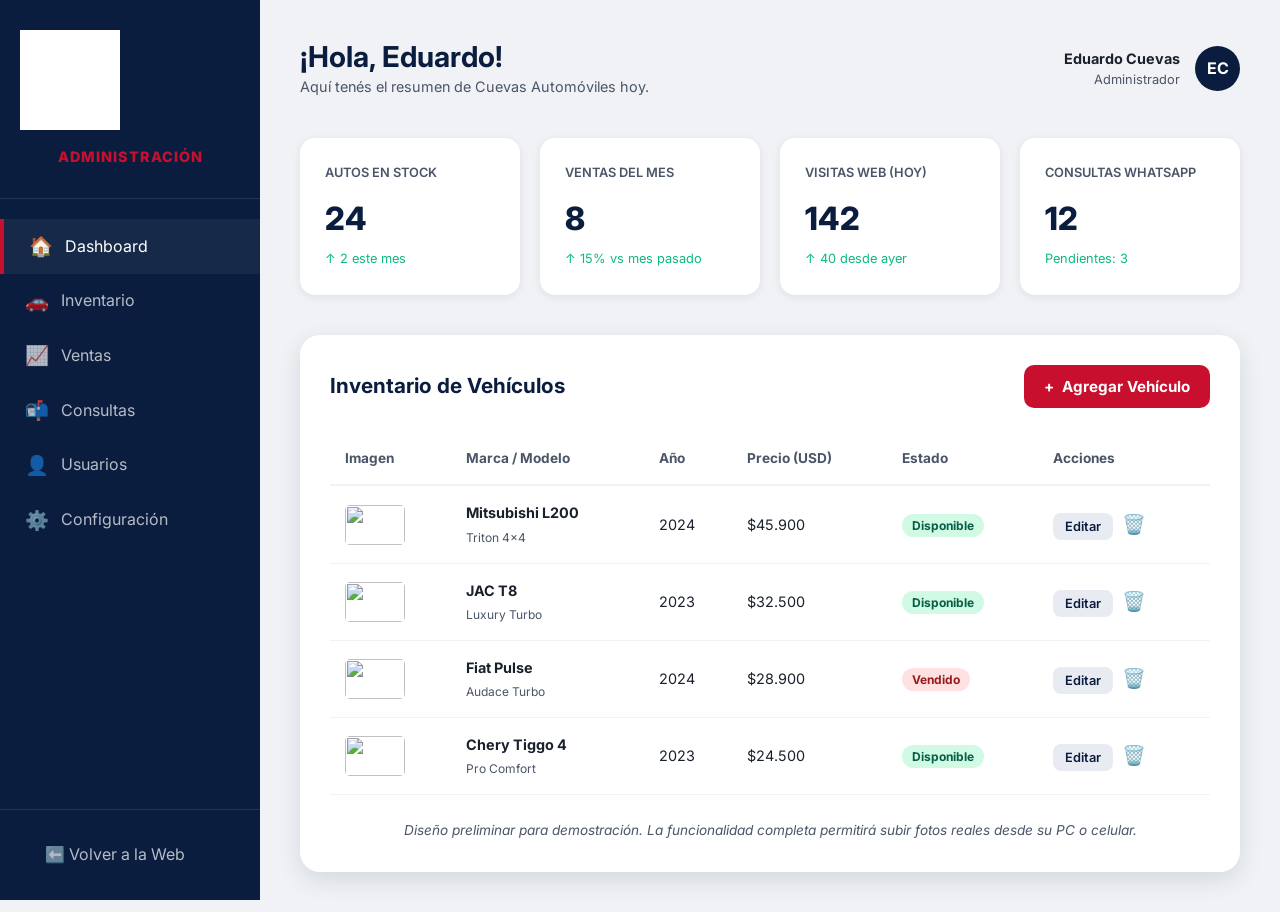
==== admin.html @ 37bd6d6d "Primer commit" ====
<!DOCTYPE html>
<html lang="es">
<head>
  <meta charset="UTF-8">
  <meta name="viewport" content="width=device-width, initial-scale=1.0">
  <title>Panel de Administración | Cuevas Automóviles</title>
  <link rel="stylesheet" href="css/styles.css">
  <style>
    :root {
      --sidebar-width: 260px;
      --admin-bg: #f0f2f5;
    }
    body { background: var(--admin-bg); display: flex; min-height: 100vh; font-family: 'Inter', sans-serif; }
    
    /* ── SIDEBAR ────────────────────────────────────────── */
    .sidebar { width: var(--sidebar-width); background: var(--navy); color: white; display: flex; flex-direction: column; position: fixed; height: 100vh; }
    .sidebar-header { padding: 30px 20px; border-bottom: 1px solid rgba(255,255,255,0.1); text-align: center; }
    .sidebar-logo { width: 100px; filter: brightness(0) invert(1); margin-bottom: 15px; }
    .sidebar-nav { flex: 1; padding: 20px 0; }
    .nav-item { padding: 12px 25px; display: flex; align-items: center; gap: 12px; color: rgba(255,255,255,0.7); transition: all 0.3s; }
    .nav-item:hover, .nav-item.active { background: rgba(255,255,255,0.05); color: white; border-left: 4px solid var(--red); }
    .nav-item .icon { font-size: 1.2rem; }

    /* ── MAIN CONTENT ───────────────────────────────────── */
    .main-content { flex: 1; margin-left: var(--sidebar-width); padding: 40px; }
    .header-bar { display: flex; justify-content: space-between; align-items: center; margin-bottom: 40px; }
    .admin-title h1 { font-size: 1.8rem; margin: 0; }
    .admin-title p { color: var(--grey-dark); font-size: 0.9rem; }

    .stats-grid { display: grid; grid-template-columns: repeat(4, 1fr); gap: 20px; margin-bottom: 40px; }
    .stat-card { background: white; padding: 25px; border-radius: 15px; box-shadow: var(--shadow-sm); }
    .stat-card .label { color: var(--grey-dark); font-size: 0.8rem; font-weight: 600; text-transform: uppercase; margin-bottom: 10px; }
    .stat-card .value { font-size: 2rem; font-weight: 800; color: var(--navy); }
    .stat-card .trend { font-size: 0.8rem; color: #10b981; margin-top: 5px; }

    /* ── INVENTARIO TABLE ───────────────────────────────── */
    .inventory-table-wrap { background: white; padding: 30px; border-radius: 20px; box-shadow: var(--shadow-md); }
    .table-header { display: flex; justify-content: space-between; align-items: center; margin-bottom: 25px; }
    table { width: 100%; border-collapse: collapse; }
    th { text-align: left; padding: 15px; border-bottom: 2px solid #f0f2f5; color: var(--grey-dark); font-size: 0.85rem; }
    td { padding: 15px; border-bottom: 1px solid #f0f2f5; font-size: 0.9rem; vertical-align: middle; }
    .car-thumb { width: 60px; height: 40px; border-radius: 5px; object-fit: cover; }
    .status-badge { padding: 4px 10px; border-radius: 20px; font-size: 0.75rem; font-weight: 700; }
    .status-available { background: #d1fae5; color: #065f46; }
    .status-sold { background: #fee2e2; color: #991b1b; }
    .btn-edit { background: var(--light-mid); color: var(--navy); padding: 6px 12px; border-radius: 8px; font-weight: 600; font-size: 0.8rem; }
    .btn-delete { color: var(--red); font-size: 1.2rem; cursor: pointer; padding: 5px; }

    /* ── MODAL SIMULADO ────────────────────────────────── */
    .add-btn { background: var(--red); color: white; padding: 12px 20px; border-radius: 10px; font-weight: 700; display: flex; align-items: center; gap: 8px; }
    
    @media (max-width: 1024px) {
      .stats-grid { grid-template-columns: 1fr 1fr; }
    }
  </style>
</head>
<body>

  <!-- SIDEBAR -->
  <aside class="sidebar">
    <div class="sidebar-header">
      <img src="2.png" alt="Cuevas Logo" class="sidebar-logo">
      <div style="font-weight: 800; font-size: 0.9rem; letter-spacing: 1px; color: var(--red);">ADMINISTRACIÓN</div>
    </div>
    <nav class="sidebar-nav">
      <a href="#" class="nav-item active"><span class="icon">🏠</span> Dashboard</a>
      <a href="#" class="nav-item"><span class="icon">🚗</span> Inventario</a>
      <a href="#" class="nav-item"><span class="icon">📈</span> Ventas</a>
      <a href="#" class="nav-item"><span class="icon">📬</span> Consultas</a>
      <a href="#" class="nav-item"><span class="icon">👤</span> Usuarios</a>
      <a href="#" class="nav-item"><span class="icon">⚙️</span> Configuración</a>
    </nav>
    <div style="padding: 20px; border-top: 1px solid rgba(255,255,255,0.1);">
      <a href="index.html" class="nav-item">⬅️ Volver a la Web</a>
    </div>
  </aside>

  <!-- MAIN -->
  <main class="main-content">
    
    <div class="header-bar">
      <div class="admin-title">
        <h1>¡Hola, Eduardo!</h1>
        <p>Aquí tenés el resumen de Cuevas Automóviles hoy.</p>
      </div>
      <div style="display: flex; align-items: center; gap: 15px;">
        <div style="text-align: right;">
          <div style="font-weight: 700; font-size: 0.9rem;">Eduardo Cuevas</div>
          <div style="font-size: 0.8rem; color: var(--grey-dark);">Administrador</div>
        </div>
        <div style="width: 45px; height: 45px; background: var(--navy); border-radius: 50%; display: flex; align-items: center; justify-content: center; color: white; font-weight: 700;">EC</div>
      </div>
    </div>

    <!-- STATS -->
    <div class="stats-grid">
      <div class="stat-card">
        <div class="label">Autos en Stock</div>
        <div class="value">24</div>
        <div class="trend">↑ 2 este mes</div>
      </div>
      <div class="stat-card">
        <div class="label">Ventas del Mes</div>
        <div class="value">8</div>
        <div class="trend">↑ 15% vs mes pasado</div>
      </div>
      <div class="stat-card">
        <div class="label">Visitas Web (Hoy)</div>
        <div class="value">142</div>
        <div class="trend">↑ 40 desde ayer</div>
      </div>
      <div class="stat-card">
        <div class="label">Consultas WhatsApp</div>
        <div class="value">12</div>
        <div class="trend">Pendientes: 3</div>
      </div>
    </div>

    <!-- INVENTORY TABLE -->
    <div class="inventory-table-wrap">
      <div class="table-header">
        <h2 style="font-size: 1.3rem;">Inventario de Vehículos</h2>
        <button class="btn add-btn" onclick="alert('Esta es una demostración. En la versión final, esto abrirá un formulario para subir la foto y los detalles del auto.')">
          <span>+</span> Agregar Vehículo
        </button>
      </div>

      <table>
        <thead>
          <tr>
            <th>Imagen</th>
            <th>Marca / Modelo</th>
            <th>Año</th>
            <th>Precio (USD)</th>
            <th>Estado</th>
            <th>Acciones</th>
          </tr>
        </thead>
        <tbody>
          <tr>
            <td><img src="https://images.unsplash.com/photo-1533473359331-0135ef1b58bf?w=100&q=80" class="car-thumb"></td>
            <td><strong>Mitsubishi L200</strong><br><span style="font-size:0.75rem;color:var(--grey-dark)">Triton 4x4</span></td>
            <td>2024</td>
            <td>$45.900</td>
            <td><span class="status-badge status-available">Disponible</span></td>
            <td>
              <button class="btn-edit">Editar</button>
              <span class="btn-delete">🗑️</span>
            </td>
          </tr>
          <tr>
            <td><img src="https://images.unsplash.com/photo-1549317661-bd32c8ce0db2?w=100&q=80" class="car-thumb"></td>
            <td><strong>JAC T8</strong><br><span style="font-size:0.75rem;color:var(--grey-dark)">Luxury Turbo</span></td>
            <td>2023</td>
            <td>$32.500</td>
            <td><span class="status-badge status-available">Disponible</span></td>
            <td>
              <button class="btn-edit">Editar</button>
              <span class="btn-delete">🗑️</span>
            </td>
          </tr>
          <tr>
            <td><img src="https://images.unsplash.com/photo-1619767886558-efdc259cde1a?w=100&q=80" class="car-thumb"></td>
            <td><strong>Fiat Pulse</strong><br><span style="font-size:0.75rem;color:var(--grey-dark)">Audace Turbo</span></td>
            <td>2024</td>
            <td>$28.900</td>
            <td><span class="status-badge status-sold">Vendido</span></td>
            <td>
              <button class="btn-edit">Editar</button>
              <span class="btn-delete">🗑️</span>
            </td>
          </tr>
          <tr>
            <td><img src="https://images.unsplash.com/photo-1617469767053-d3b508a0d7ec?w=100&q=80" class="car-thumb"></td>
            <td><strong>Chery Tiggo 4</strong><br><span style="font-size:0.75rem;color:var(--grey-dark)">Pro Comfort</span></td>
            <td>2023</td>
            <td>$24.500</td>
            <td><span class="status-badge status-available">Disponible</span></td>
            <td>
              <button class="btn-edit">Editar</button>
              <span class="btn-delete">🗑️</span>
            </td>
          </tr>
        </tbody>
      </table>
      
      <div style="margin-top: 25px; text-align: center; color: var(--grey-dark); font-size: 0.85rem; font-style: italic;">
        Diseño preliminar para demostración. La funcionalidad completa permitirá subir fotos reales desde su PC o celular.
      </div>
    </div>

  </main>

</body>
</html>
---- css/styles.css ----
/* ============================================================
   CUEVAS AUTOMÓVILES - DESIGN SYSTEM
   Colors: Navy #0B1D3F | Red #C8102E | White/Light #F5F7FA
   Font: Inter (Google Fonts)
   ============================================================ */

@import url('https://fonts.googleapis.com/css2?family=Inter:wght@300;400;500;600;700;800;900&display=swap');

/* ── RESET & BASE ─────────────────────────────────────────── */
*, *::before, *::after { box-sizing: border-box; margin: 0; padding: 0; }

:root {
  --navy:       #0B1D3F;
  --navy-dark:  #060f21;
  --navy-mid:   #122347;
  --red:        #C8102E;
  --red-dark:   #a00d24;
  --red-light:  #e8253f;
  --white:      #FFFFFF;
  --light:      #F5F7FA;
  --light-mid:  #E8ECF2;
  --grey:       #8A94A6;
  --grey-dark:  #4A5568;
  --text:       #1A202C;

  --shadow-sm:  0 2px 8px rgba(11,29,63,.08);
  --shadow-md:  0 8px 24px rgba(11,29,63,.12);
  --shadow-lg:  0 20px 60px rgba(11,29,63,.18);
  --shadow-xl:  0 30px 80px rgba(11,29,63,.25);

  --radius:     12px;
  --radius-sm:  8px;
  --radius-lg:  20px;
  --radius-xl:  32px;

  --transition: all .3s cubic-bezier(.4,0,.2,1);
  --transition-slow: all .5s cubic-bezier(.4,0,.2,1);
}

html { scroll-behavior: smooth; font-size: 16px; }

body {
  font-family: 'Inter', system-ui, sans-serif;
  background: var(--white);
  color: var(--text);
  line-height: 1.6;
  overflow-x: hidden;
}

img { max-width: 100%; height: auto; display: block; }
a  { text-decoration: none; color: inherit; }
ul { list-style: none; }
button { cursor: pointer; border: none; background: none; font-family: inherit; }

/* ── TYPOGRAPHY ───────────────────────────────────────────── */
h1, h2, h3, h4, h5, h6 { font-weight: 700; line-height: 1.2; color: var(--navy); }

.text-gradient {
  background: linear-gradient(135deg, var(--red) 0%, #ff4d66 100%);
  -webkit-background-clip: text;
  -webkit-text-fill-color: transparent;
  background-clip: text;
}

/* ── LAYOUT ───────────────────────────────────────────────── */
.container { max-width: 1200px; margin: 0 auto; padding: 0 20px; }
.section   { padding: 96px 0; }
.section-sm { padding: 64px 0; }

.section-label {
  display: inline-flex;
  align-items: center;
  gap: 8px;
  font-size: .75rem;
  font-weight: 700;
  letter-spacing: .12em;
  text-transform: uppercase;
  color: var(--red);
  margin-bottom: 12px;
}
.section-label::before {
  content: '';
  display: block;
  width: 24px;
  height: 2px;
  background: var(--red);
  border-radius: 2px;
}

.section-title { font-size: clamp(1.75rem, 4vw, 2.75rem); margin-bottom: 16px; }
.section-sub   { font-size: 1.05rem; color: var(--grey-dark); max-width: 560px; line-height: 1.7; }

/* ── BUTTONS ──────────────────────────────────────────────── */
.btn {
  display: inline-flex;
  align-items: center;
  gap: 8px;
  padding: 14px 28px;
  border-radius: var(--radius);
  font-weight: 600;
  font-size: .95rem;
  transition: var(--transition);
  position: relative;
  overflow: hidden;
}
.btn::after {
  content: '';
  position: absolute;
  inset: 0;
  background: rgba(255,255,255,.1);
  opacity: 0;
  transition: var(--transition);
}
.btn:hover::after { opacity: 1; }

.btn-primary {
  background: var(--red);
  color: var(--white);
  box-shadow: 0 4px 20px rgba(200,16,46,.35);
}
.btn-primary:hover {
  background: var(--red-dark);
  transform: translateY(-2px);
  box-shadow: 0 8px 28px rgba(200,16,46,.45);
}

.btn-secondary {
  background: var(--navy);
  color: var(--white);
  box-shadow: 0 4px 20px rgba(11,29,63,.25);
}
.btn-secondary:hover {
  background: var(--navy-dark);
  transform: translateY(-2px);
  box-shadow: 0 8px 28px rgba(11,29,63,.35);
}

.btn-outline {
  border: 2px solid rgba(255,255,255,.4);
  color: var(--white);
  background: rgba(255,255,255,.06);
  backdrop-filter: blur(8px);
}
.btn-outline:hover {
  border-color: var(--white);
  background: rgba(255,255,255,.15);
  transform: translateY(-2px);
}

.btn-ghost {
  color: var(--grey-dark);
  border: 1.5px solid var(--light-mid);
  background: var(--white);
}
.btn-ghost:hover {
  border-color: var(--navy);
  color: var(--navy);
  transform: translateY(-2px);
  box-shadow: var(--shadow-sm);
}

.btn-lg { padding: 18px 36px; font-size: 1.05rem; border-radius: var(--radius-lg); }
.btn-sm { padding: 10px 20px; font-size: .85rem; }

/* ── NAVBAR ───────────────────────────────────────────────── */
#navbar {
  position: fixed;
  top: 0; left: 0; right: 0;
  z-index: 1000;
  padding: 0 20px;
  transition: var(--transition);
}
#navbar.transparent {
  background: transparent;
}
#navbar.solid {
  background: rgba(11,29,63,.97);
  backdrop-filter: blur(16px);
  box-shadow: 0 2px 24px rgba(0,0,0,.2);
}
.nav-inner {
  max-width: 1200px;
  margin: 0 auto;
  display: flex;
  align-items: center;
  justify-content: space-between;
  height: 72px;
}
.nav-logo {
  display: flex;
  align-items: center;
  gap: 0;
}
.nav-logo img {
  height: 75px; /* Un poco más chico para que no sea tan exagerado */
  width: auto;
  transition: var(--transition);
  filter: drop-shadow(0 2px 6px rgba(0,0,0,0.15));
  margin-top: 12px; /* Lo bajamos del borde superior */
}
.nav-logo:hover img {
  transform: scale(1.08);
}
.nav-logo-text {
  display: none !important; /* Escondemos el texto */
}

.nav-links {
  display: flex;
  align-items: center;
  gap: 4px;
}
.nav-links a {
  padding: 8px 14px;
  border-radius: var(--radius-sm);
  font-size: .9rem;
  font-weight: 500;
  color: rgba(255,255,255,.85);
  transition: var(--transition);
}
.nav-links a:hover, .nav-links a.active {
  color: var(--white);
  background: rgba(255,255,255,.1);
}

.nav-cta { display: flex; align-items: center; gap: 10px; }

.nav-hamburger {
  display: none;
  flex-direction: column;
  gap: 5px;
  padding: 8px;
  cursor: pointer;
}
.nav-hamburger span {
  display: block;
  width: 24px;
  height: 2px;
  background: var(--white);
  border-radius: 2px;
  transition: var(--transition);
}

/* Mobile nav */
.mobile-nav {
  display: none;
  position: fixed;
  top: 72px; left: 0; right: 0;
  background: rgba(11,29,63,.98);
  backdrop-filter: blur(20px);
  z-index: 999;
  padding: 16px 20px 24px;
  flex-direction: column;
  gap: 4px;
  border-top: 1px solid rgba(255,255,255,.1);
}
.mobile-nav.open { display: flex; }
.mobile-nav a {
  padding: 12px 16px;
  border-radius: var(--radius-sm);
  font-size: 1rem;
  font-weight: 500;
  color: rgba(255,255,255,.85);
  transition: var(--transition);
}
.mobile-nav a:hover { background: rgba(255,255,255,.1); color: var(--white); }
.mobile-nav .btn { margin-top: 12px; justify-content: center; }

/* ── HERO ─────────────────────────────────────────────────── */
.hero {
  position: relative;
  min-height: 100vh;
  display: flex;
  align-items: center;
  overflow: hidden;
}

.hero-bg {
  position: absolute;
  inset: 0;
  background: linear-gradient(
    135deg,
    rgba(6,15,33,.70) 0%,
    rgba(11,29,63,.60) 50%,
    rgba(30,10,15,.65) 100%
  );
  z-index: 1;
}
.hero-bg-image {
  position: absolute;
  inset: -20px;
  background: url('../foto frente local.PNG') center/cover no-repeat;
  z-index: 0;
  filter: blur(3px) brightness(0.4);
  transform: scale(1.06);
}
.hero-bg-pattern {
  position: absolute;
  inset: 0;
  background-image:
    radial-gradient(circle at 25% 50%, rgba(200,16,46,.12) 0%, transparent 50%),
    radial-gradient(circle at 75% 30%, rgba(11,29,63,.5) 0%, transparent 50%);
  z-index: 2;
}

.hero-content {
  position: relative;
  z-index: 3;
  max-width: 1200px;
  margin: 0 auto;
  padding: 0 20px;
  padding-top: 72px;
  display: grid;
  grid-template-columns: 1fr 1fr;
  gap: 60px;
  align-items: center;
  min-height: 100vh;
}

.hero-text {}
.hero-badge {
  display: inline-flex;
  align-items: center;
  gap: 8px;
  background: rgba(200,16,46,.15);
  border: 1px solid rgba(200,16,46,.3);
  border-radius: 100px;
  padding: 6px 16px;
  font-size: .8rem;
  font-weight: 600;
  color: #ff6b7a;
  letter-spacing: .06em;
  text-transform: uppercase;
  margin-bottom: 24px;
  backdrop-filter: blur(8px);
}
.hero-badge .dot { width: 6px; height: 6px; background: var(--red); border-radius: 50%; animation: pulse 2s infinite; }
@keyframes pulse { 0%,100%{ opacity:1; transform:scale(1); } 50%{ opacity:.5; transform:scale(1.4); } }

.hero-title {
  font-size: clamp(2.4rem, 6vw, 4.2rem);
  font-weight: 900;
  color: var(--white);
  line-height: 1.1;
  margin-bottom: 20px;
  letter-spacing: -.02em;
}
.hero-title .highlight {
  background: linear-gradient(135deg, var(--red) 0%, #ff6b82 100%);
  -webkit-background-clip: text;
  -webkit-text-fill-color: transparent;
  background-clip: text;
}

.hero-desc {
  font-size: 1.1rem;
  color: rgba(255,255,255,.7);
  max-width: 480px;
  line-height: 1.75;
  margin-bottom: 36px;
}

.hero-actions { display: flex; gap: 14px; flex-wrap: wrap; margin-bottom: 48px; }

.hero-stats { display: flex; gap: 32px; }
/* Eliminada regla vacía .stat */
.stat-number {
  font-size: 1.8rem;
  font-weight: 800;
  color: var(--white);
  line-height: 1;
  margin-bottom: 4px;
}
.stat-number span { color: var(--red); }
.stat-label { font-size: .8rem; color: rgba(255,255,255,.5); font-weight: 500; letter-spacing: .05em; text-transform: uppercase; }

/* Hero cards */
.hero-visual { display: flex; flex-direction: column; gap: 16px; }
.hero-card {
  background: rgba(255,255,255,.07);
  backdrop-filter: blur(16px);
  border: 1px solid rgba(255,255,255,.12);
  border-radius: var(--radius-lg);
  padding: 20px 24px;
  transition: var(--transition);
  animation: slideInRight .6s ease both;
}
.hero-card:hover { background: rgba(255,255,255,.1); transform: translateX(-4px); }
.hero-card:nth-child(2) { animation-delay: .1s; }
.hero-card:nth-child(3) { animation-delay: .2s; }

@keyframes slideInRight { from { opacity:0; transform:translateX(40px); } to { opacity:1; transform:translateX(0); } }
@keyframes slideInLeft  { from { opacity:0; transform:translateX(-40px); } to { opacity:1; transform:translateX(0); } }
@keyframes fadeInUp     { from { opacity:0; transform:translateY(30px); } to { opacity:1; transform:translateY(0); } }

.hero-card-icon { width: 44px; height: 44px; background: rgba(200,16,46,.2); border-radius: 12px; display: flex; align-items: center; justify-content: center; margin-bottom: 12px; font-size: 1.3rem; }
.hero-card-title { font-size: 1rem; font-weight: 700; color: var(--white); margin-bottom: 4px; }
.hero-card-desc { font-size: .85rem; color: rgba(255,255,255,.55); line-height: 1.5; }

/* Scroll indicator */
.hero-scroll {
  position: absolute;
  bottom: 32px;
  left: 50%;
  transform: translateX(-50%);
  z-index: 3;
  display: flex;
  flex-direction: column;
  align-items: center;
  gap: 8px;
  color: rgba(255,255,255,.5);
  font-size: .75rem;
  letter-spacing: .1em;
  text-transform: uppercase;
}
.scroll-arrow { width: 28px; height: 28px; border: 1.5px solid rgba(255,255,255,.3); border-radius: 50%; display: flex; align-items: center; justify-content: center; animation: bounce 2s infinite; }
@keyframes bounce { 0%,100%{ transform:translateY(0); } 50%{ transform:translateY(6px); } }

/* ── FEATURED VEHICLES ────────────────────────────────────── */
.vehicles-grid {
  display: grid;
  grid-template-columns: repeat(auto-fill, minmax(320px, 1fr));
  gap: 24px;
  margin-top: 48px;
}

.vehicle-card {
  background: var(--white);
  border-radius: var(--radius-lg);
  overflow: hidden;
  box-shadow: var(--shadow-md);
  transition: var(--transition);
  border: 1px solid var(--light-mid);
  display: flex;
  flex-direction: column;
}
.vehicle-card:hover {
  transform: translateY(-8px);
  box-shadow: var(--shadow-xl);
}

.vehicle-card-img {
  position: relative;
  height: 220px;
  overflow: hidden;
  background: linear-gradient(135deg, var(--light) 0%, var(--light-mid) 100%);
}
.vehicle-card-img img {
  width: 100%;
  height: 100%;
  object-fit: cover;
  transition: var(--transition-slow);
}
.vehicle-card:hover .vehicle-card-img img { transform: scale(1.06); }
.vehicle-card-badge {
  position: absolute;
  top: 14px;
  left: 14px;
  background: var(--red);
  color: var(--white);
  font-size: .72rem;
  font-weight: 700;
  padding: 4px 12px;
  border-radius: 100px;
  letter-spacing: .06em;
  text-transform: uppercase;
}
.vehicle-card-favorite {
  position: absolute;
  top: 14px;
  right: 14px;
  width: 36px;
  height: 36px;
  background: rgba(255,255,255,.9);
  backdrop-filter: blur(8px);
  border-radius: 50%;
  display: flex;
  align-items: center;
  justify-content: center;
  cursor: pointer;
  transition: var(--transition);
  font-size: 1rem;
  color: var(--grey);
}
.vehicle-card-favorite:hover { color: var(--red); transform: scale(1.1); }
.vehicle-card-favorite.active { color: var(--red); }

.vehicle-card-body { padding: 20px; flex: 1; display: flex; flex-direction: column; }
.vehicle-card-brand { font-size: .78rem; font-weight: 600; color: var(--red); letter-spacing: .08em; text-transform: uppercase; margin-bottom: 4px; }
.vehicle-card-name { font-size: 1.15rem; font-weight: 700; color: var(--navy); margin-bottom: 12px; }
.vehicle-card-specs {
  display: flex;
  gap: 16px;
  margin-bottom: 16px;
  flex-wrap: wrap;
}
.spec-item { display: flex; align-items: center; gap: 5px; font-size: .82rem; color: var(--grey-dark); }
.spec-item .ic { font-size: .9rem; }

.vehicle-card-footer {
  display: flex;
  align-items: center;
  justify-content: space-between;
  margin-top: auto;
  padding-top: 16px;
  border-top: 1px solid var(--light-mid);
}
.vehicle-price {
  display: flex;
  flex-direction: column;
}
.vehicle-price .currency { font-size: .8rem; color: var(--grey); font-weight: 500; }
.vehicle-price .amount { font-size: 1.5rem; font-weight: 800; color: var(--navy); line-height: 1.1; }

/* ── BRANDS SECTION ───────────────────────────────────────── */
.brands-section { background: var(--navy); }
.brands-section .section-title { color: var(--white); }
.brands-section .section-sub { color: rgba(255,255,255,.6); }
.brands-section .section-label { color: rgba(200,16,46,.9); }
.brands-section .section-label::before { background: rgba(200,16,46,.9); }

.brands-grid {
  display: grid;
  grid-template-columns: repeat(auto-fill, minmax(160px, 1fr));
  gap: 16px;
  margin-top: 48px;
}
.brand-card {
  background: rgba(255,255,255,.06);
  border: 1px solid rgba(255,255,255,.1);
  border-radius: var(--radius);
  padding: 24px 16px;
  display: flex;
  flex-direction: column;
  align-items: center;
  gap: 12px;
  transition: var(--transition);
  cursor: pointer;
  text-decoration: none;
}
.brand-card:hover {
  background: rgba(255,255,255,.1);
  border-color: rgba(200,16,46,.4);
  transform: translateY(-4px);
  box-shadow: 0 8px 32px rgba(200,16,46,.15);
}
.brand-card img { height: 48px; width: auto; filter: brightness(0) invert(1); opacity: .8; transition: var(--transition); }
.brand-card:hover img { opacity: 1; }
.brand-card span { font-size: .85rem; font-weight: 600; color: rgba(255,255,255,.7); }
.brand-card:hover span { color: var(--white); }

/* ── SERVICES SECTION ─────────────────────────────────────── */
.services-grid {
  display: grid;
  grid-template-columns: repeat(auto-fill, minmax(280px, 1fr));
  gap: 24px;
  margin-top: 48px;
}
.service-card {
  background: var(--white);
  border-radius: var(--radius-lg);
  padding: 36px 28px;
  border: 1px solid var(--light-mid);
  box-shadow: var(--shadow-sm);
  transition: var(--transition);
  position: relative;
  overflow: hidden;
  display: flex;
  flex-direction: column;
  height: 100%;
}
.service-card .service-link {
  margin-top: auto;
}
.service-card::before {
  content: '';
  position: absolute;
  top: 0; left: 0; right: 0;
  height: 4px;
  background: linear-gradient(90deg, var(--red) 0%, var(--red-light) 100%);
  transform: scaleX(0);
  transition: var(--transition);
  transform-origin: left;
}
.service-card:hover { transform: translateY(-6px); box-shadow: var(--shadow-lg); }
.service-card:hover::before { transform: scaleX(1); }

.service-icon {
  width: 64px;
  height: 64px;
  background: linear-gradient(135deg, rgba(200,16,46,.08) 0%, rgba(200,16,46,.15) 100%);
  border-radius: var(--radius);
  display: flex;
  align-items: center;
  justify-content: center;
  font-size: 1.8rem;
  margin-bottom: 20px;
  transition: var(--transition);
}
.service-card:hover .service-icon { background: var(--red); }

.service-card h3 { font-size: 1.2rem; margin-bottom: 12px; color: var(--navy); }
.service-card p  { font-size: .92rem; color: var(--grey-dark); line-height: 1.7; margin-bottom: 20px; }
.service-link { font-size: .88rem; font-weight: 600; color: var(--red); display: flex; align-items: center; gap: 6px; transition: var(--transition); }
.service-link:hover { gap: 10px; }

/* ── CTA BANNER ───────────────────────────────────────────── */
.cta-banner {
  background: linear-gradient(135deg, var(--navy) 0%, #1a3a6b 50%, var(--navy-dark) 100%);
  padding: 80px 0;
  position: relative;
  overflow: hidden;
}
.cta-banner::before {
  content: '';
  position: absolute;
  inset: 0;
  background:
    radial-gradient(circle at 20% 50%, rgba(200,16,46,.15) 0%, transparent 50%),
    radial-gradient(circle at 80% 50%, rgba(200,16,46,.1) 0%, transparent 50%);
}
.cta-inner {
  position: relative;
  z-index: 1;
  display: flex;
  align-items: center;
  justify-content: space-between;
  gap: 32px;
  flex-wrap: wrap;
}
.cta-text h2 { font-size: clamp(1.6rem, 3vw, 2.4rem); color: var(--white); margin-bottom: 12px; }
.cta-text p  { font-size: 1rem; color: rgba(255,255,255,.65); max-width: 480px; }
.cta-actions { display: flex; gap: 14px; flex-wrap: wrap; flex-shrink: 0; }

/* ── TESTIMONIALS ─────────────────────────────────────────── */
.testimonials-section { background: var(--light); }
.testimonials-grid { display: grid; grid-template-columns: repeat(auto-fill, minmax(300px, 1fr)); gap: 24px; margin-top: 48px; }
.testimonial-card {
  background: var(--white);
  border-radius: var(--radius-lg);
  padding: 28px;
  box-shadow: var(--shadow-sm);
  border: 1px solid var(--light-mid);
  transition: var(--transition);
}
.testimonial-card:hover { transform: translateY(-4px); box-shadow: var(--shadow-md); }
.testimonial-stars { color: #f59e0b; font-size: 1rem; margin-bottom: 16px; letter-spacing: .1em; }
.testimonial-text { font-size: .95rem; color: var(--grey-dark); line-height: 1.75; margin-bottom: 20px; font-style: italic; }
.testimonial-author { display: flex; align-items: center; gap: 12px; }
.testimonial-avatar {
  width: 44px; height: 44px; border-radius: 50%;
  background: linear-gradient(135deg, var(--navy) 0%, var(--red) 100%);
  display: flex; align-items: center; justify-content: center;
  font-size: 1.1rem; color: var(--white); font-weight: 700; flex-shrink: 0;
}
.testimonial-name { font-size: .9rem; font-weight: 700; color: var(--navy); }
.testimonial-location { font-size: .8rem; color: var(--grey); }

/* ── CATALOG PAGE ─────────────────────────────────────────── */
.catalog-header {
  background: var(--navy);
  padding: 120px 0 60px;
  position: relative;
  overflow: hidden;
}
.catalog-header::before {
  content: '';
  position: absolute;
  inset: 0;
  background: radial-gradient(circle at 80% 50%, rgba(200,16,46,.15) 0%, transparent 50%);
}
.catalog-header h1 { font-size: clamp(2rem, 5vw, 3.2rem); color: var(--white); position: relative; z-index: 1; }
.catalog-header p  { font-size: 1rem; color: rgba(255,255,255,.6); position: relative; z-index: 1; margin-top: 8px; }

.catalog-layout { display: grid; grid-template-columns: 280px 1fr; gap: 32px; padding: 40px 0 80px; }

/* Filters sidebar */
.filters-sidebar {}
.filters-card {
  background: var(--white);
  border-radius: var(--radius-lg);
  padding: 24px;
  box-shadow: var(--shadow-sm);
  border: 1px solid var(--light-mid);
  position: sticky;
  top: 96px;
}
.filters-title { font-size: 1rem; font-weight: 700; color: var(--navy); margin-bottom: 20px; display: flex; align-items: center; justify-content: space-between; }
.filters-reset { font-size: .82rem; color: var(--red); cursor: pointer; font-weight: 600; }
.filters-reset:hover { text-decoration: underline; }

.filter-group { margin-bottom: 24px; }
.filter-group:last-child { margin-bottom: 0; }
.filter-group label { display: block; font-size: .82rem; font-weight: 600; color: var(--grey-dark); margin-bottom: 8px; text-transform: uppercase; letter-spacing: .07em; }
.filter-group select, .filter-group input[type="text"] {
  width: 100%;
  padding: 10px 14px;
  border: 1.5px solid var(--light-mid);
  border-radius: var(--radius-sm);
  font-size: .9rem;
  font-family: inherit;
  color: var(--text);
  background: var(--white);
  appearance: none;
  transition: var(--transition);
  cursor: pointer;
}
.filter-group select:focus, .filter-group input:focus {
  outline: none;
  border-color: var(--navy);
  box-shadow: 0 0 0 3px rgba(11,29,63,.08);
}
.filter-group .select-wrapper { position: relative; }
.filter-group .select-wrapper::after { content: '▾'; position: absolute; right: 12px; top: 50%; transform: translateY(-50%); color: var(--grey); pointer-events: none; font-size: .85rem; }

.price-range { display: grid; grid-template-columns: 1fr 1fr; gap: 8px; }
.price-range input {
  padding: 10px 10px;
  text-align: center;
}

/* Catalog results */
.catalog-results {}
.catalog-toolbar {
  display: flex;
  align-items: center;
  justify-content: space-between;
  margin-bottom: 24px;
  gap: 16px;
  flex-wrap: wrap;
}
.catalog-count { font-size: .95rem; color: var(--grey-dark); }
.catalog-count strong { color: var(--navy); }
.catalog-sort { display: flex; align-items: center; gap: 8px; font-size: .9rem; color: var(--grey-dark); }
.catalog-sort select {
  border: 1.5px solid var(--light-mid);
  border-radius: var(--radius-sm);
  padding: 8px 32px 8px 12px;
  font-size: .88rem;
  font-family: inherit;
  background: var(--white);
  appearance: none;
  cursor: pointer;
}

.catalog-grid { display: grid; grid-template-columns: repeat(auto-fill, minmax(280px, 1fr)); gap: 20px; }

/* view toggle */
.view-toggle { display: flex; gap: 6px; }
.view-btn {
  padding: 8px 10px;
  border-radius: var(--radius-sm);
  border: 1.5px solid var(--light-mid);
  color: var(--grey);
  transition: var(--transition);
}
.view-btn.active { border-color: var(--navy); color: var(--navy); background: rgba(11,29,63,.06); }

/* ── ABOUT PAGE ───────────────────────────────────────────── */
.about-header {
  background: linear-gradient(135deg, var(--navy-dark) 0%, var(--navy) 100%);
  padding: 120px 0 80px;
  position: relative;
  overflow: hidden;
}
.about-header::before {
  content: '';
  position: absolute;
  inset: 0;
  background: radial-gradient(circle at 70% 40%, rgba(200,16,46,.18) 0%, transparent 55%);
}
.about-header h1 { font-size: clamp(2rem, 5vw, 3.2rem); color: var(--white); position: relative; z-index: 1; }
.about-header p  { font-size: 1.05rem; color: rgba(255,255,255,.65); position: relative; z-index: 1; margin-top: 12px; max-width: 560px; line-height: 1.7; }

.values-grid { display: grid; grid-template-columns: repeat(auto-fill, minmax(220px, 1fr)); gap: 20px; margin-top: 48px; }
.value-card {
  text-align: center;
  padding: 32px 20px;
  background: var(--white);
  border-radius: var(--radius-lg);
  border: 1px solid var(--light-mid);
  box-shadow: var(--shadow-sm);
  transition: var(--transition);
}
.value-card:hover { transform: translateY(-6px); box-shadow: var(--shadow-md); }
.value-icon { font-size: 2.5rem; margin-bottom: 16px; }
.value-card h3 { font-size: 1rem; font-weight: 700; color: var(--navy); margin-bottom: 8px; }
.value-card p  { font-size: .88rem; color: var(--grey-dark); line-height: 1.6; }

.about-story {
  display: grid;
  grid-template-columns: 1fr 1fr;
  gap: 60px;
  align-items: center;
}
.about-story img { border-radius: var(--radius-lg); box-shadow: var(--shadow-lg); }

.timeline { display: flex; flex-direction: column; gap: 28px; margin-top: 32px; }
.timeline-item { display: flex; gap: 16px; }
.timeline-dot {
  width: 42px; height: 42px; background: var(--red); border-radius: 50%;
  display: flex; align-items: center; justify-content: center;
  font-size: .85rem; font-weight: 800; color: var(--white); flex-shrink: 0;
}
.timeline-content h4 { font-size: .95rem; font-weight: 700; color: var(--navy); margin-bottom: 4px; }
.timeline-content p  { font-size: .88rem; color: var(--grey-dark); line-height: 1.5; }

/* Team */
.team-grid { display: grid; grid-template-columns: repeat(auto-fill, minmax(240px, 1fr)); gap: 24px; margin-top: 48px; }
.team-card {
  background: var(--white);
  border-radius: var(--radius-lg);
  overflow: hidden;
  box-shadow: var(--shadow-sm);
  border: 1px solid var(--light-mid);
  transition: var(--transition);
  text-align: center;
  padding-bottom: 24px;
}
.team-card:hover { transform: translateY(-6px); box-shadow: var(--shadow-md); }
.team-avatar {
  height: 180px;
  background: linear-gradient(135deg, var(--navy) 0%, rgba(200,16,46,.8) 100%);
  display: flex; align-items: center; justify-content: center;
  font-size: 3.5rem; color: rgba(255,255,255,.9);
  margin-bottom: 20px;
}
.team-name { font-size: 1rem; font-weight: 700; color: var(--navy); margin-bottom: 4px; }
.team-role { font-size: .85rem; color: var(--red); font-weight: 600; margin-bottom: 8px; }
.team-desc { font-size: .83rem; color: var(--grey-dark); padding: 0 20px; line-height: 1.5; }

/* Branches */
.branches-grid { display: grid; grid-template-columns: repeat(auto-fill, minmax(300px, 1fr)); gap: 24px; margin-top: 48px; }
.branch-card {
  background: var(--white);
  border-radius: var(--radius-lg);
  padding: 28px;
  box-shadow: var(--shadow-sm);
  border: 1px solid var(--light-mid);
  transition: var(--transition);
}
.branch-card:hover { transform: translateY(-4px); box-shadow: var(--shadow-md); }
.branch-icon { font-size: 2rem; margin-bottom: 16px; }
.branch-card h3 { font-size: 1.1rem; font-weight: 700; color: var(--navy); margin-bottom: 4px; }
.branch-city { font-size: .85rem; color: var(--red); font-weight: 600; margin-bottom: 16px; }
.branch-info { display: flex; flex-direction: column; gap: 8px; }
.branch-info-item { display: flex; align-items: flex-start; gap: 10px; font-size: .88rem; color: var(--grey-dark); }
.branch-info-item .ic { font-size: 1rem; flex-shrink: 0; margin-top: 2px; }

/* ── CONTACT PAGE ─────────────────────────────────────────── */
.contact-header {
  background: var(--navy);
  padding: 120px 0 64px;
  position: relative;
  overflow: hidden;
}
.contact-header::before {
  content: '';
  position: absolute;
  inset: 0;
  background: radial-gradient(circle at 30% 60%, rgba(200,16,46,.18) 0%, transparent 50%);
}
.contact-header h1 { font-size: clamp(2rem, 5vw, 3.2rem); color: var(--white); position: relative; z-index: 1; }
.contact-header p  { font-size: 1rem; color: rgba(255,255,255,.6); position: relative; z-index: 1; margin-top: 8px; max-width: 520px; line-height: 1.7; }

.contact-layout { display: grid; grid-template-columns: 1fr 1.6fr; gap: 40px; padding: 56px 0 80px; align-items: start; }

.contact-info { display: flex; flex-direction: column; gap: 24px; }
.contact-info-card {
  background: var(--white);
  border-radius: var(--radius-lg);
  padding: 24px;
  box-shadow: var(--shadow-sm);
  border: 1px solid var(--light-mid);
  display: flex;
  gap: 16px;
  align-items: flex-start;
  transition: var(--transition);
}
.contact-info-card:hover { transform: translateX(4px); box-shadow: var(--shadow-md); }
.contact-info-icon {
  width: 48px; height: 48px; background: linear-gradient(135deg, rgba(200,16,46,.1) 0%, rgba(200,16,46,.18) 100%);
  border-radius: var(--radius); display: flex; align-items: center; justify-content: center; font-size: 1.3rem; flex-shrink: 0;
}
.contact-info-content h4 { font-size: .95rem; font-weight: 700; color: var(--navy); margin-bottom: 4px; }
.contact-info-content p, .contact-info-content a { font-size: .88rem; color: var(--grey-dark); line-height: 1.6; }
.contact-info-content a:hover { color: var(--red); }

.social-links { display: flex; gap: 12px; margin-top: 8px; }
.social-link {
  width: 40px; height: 40px; border-radius: 50%; background: var(--light);
  display: flex; align-items: center; justify-content: center; font-size: 1rem;
  color: var(--grey-dark); transition: var(--transition);
  text-decoration: none;
}
.social-link:hover { background: var(--navy); color: var(--white); transform: translateY(-2px); }

/* Form */
.contact-form-card {
  background: var(--white);
  border-radius: var(--radius-lg);
  padding: 36px;
  box-shadow: var(--shadow-md);
  border: 1px solid var(--light-mid);
}
.contact-form-card h2 { font-size: 1.5rem; font-weight: 700; color: var(--navy); margin-bottom: 6px; }
.contact-form-card .subtitle { font-size: .9rem; color: var(--grey-dark); margin-bottom: 28px; }

.form-grid { display: grid; grid-template-columns: 1fr 1fr; gap: 16px; }
.form-full { grid-column: 1 / -1; }

.form-group { display: flex; flex-direction: column; gap: 6px; }
.form-group label { font-size: .82rem; font-weight: 600; color: var(--grey-dark); letter-spacing: .05em; text-transform: uppercase; }
.form-group input,
.form-group select,
.form-group textarea {
  padding: 12px 16px;
  border: 1.5px solid var(--light-mid);
  border-radius: var(--radius-sm);
  font-size: .95rem;
  font-family: inherit;
  color: var(--text);
  background: var(--white);
  transition: var(--transition);
  appearance: none;
}
.form-group input:focus,
.form-group select:focus,
.form-group textarea:focus {
  outline: none;
  border-color: var(--navy);
  box-shadow: 0 0 0 3px rgba(11,29,63,.08);
}
.form-group textarea { resize: vertical; min-height: 120px; }

.form-success {
  display: none;
  text-align: center;
  padding: 32px;
}
.form-success.show { display: block; }
.form-success .icon { font-size: 3rem; margin-bottom: 16px; }
.form-success h3 { font-size: 1.3rem; color: var(--navy); margin-bottom: 8px; }
.form-success p { font-size: .9rem; color: var(--grey-dark); }

/* Map */
.map-wrapper {
  border-radius: var(--radius-lg);
  overflow: hidden;
  box-shadow: var(--shadow-md);
  height: 400px;
  margin-top: 48px;
  border: 3px solid var(--light-mid);
}
.map-wrapper iframe { width: 100%; height: 100%; border: none; }

/* ── SERVICES PAGE ────────────────────────────────────────── */
.services-hero {
  background: var(--navy);
  padding: 120px 0 80px;
  position: relative;
  overflow: hidden;
}
.services-hero::before {
  content: '';
  position: absolute;
  inset: 0;
  background: radial-gradient(circle at 75% 30%, rgba(200,16,46,.2) 0%, transparent 50%);
}

.services-detail-grid { display: grid; grid-template-columns: 1fr 1fr; gap: 40px; align-items: center; }
.services-detail-grid.reverse { direction: rtl; }
.services-detail-grid.reverse > * { direction: ltr; }
.services-detail-img img { border-radius: var(--radius-lg); box-shadow: var(--shadow-lg); width: 100%; height: 360px; object-fit: cover; }
.services-detail-text h2 { font-size: clamp(1.6rem, 3vw, 2.2rem); margin-bottom: 16px; color: var(--navy); }
.services-detail-text p { color: var(--grey-dark); line-height: 1.75; margin-bottom: 20px; }
.services-bullets { display: flex; flex-direction: column; gap: 10px; margin-bottom: 24px; }
.services-bullet { display: flex; align-items: flex-start; gap: 10px; font-size: .92rem; color: var(--grey-dark); line-height: 1.5; }
.services-bullet::before { content: '✓'; color: var(--red); font-weight: 700; flex-shrink: 0; margin-top: 1px; }

.services-divider { padding: 64px 0; background: var(--light); }

/* ── WHATSAPP FLOATING ────────────────────────────────────── */
.whatsapp-float {
  position: fixed;
  bottom: 28px;
  right: 28px;
  z-index: 9999;
  display: flex;
  flex-direction: column;
  align-items: flex-end;
  gap: 10px;
}
.whatsapp-bubble {
  background: #25D366;
  width: 60px; height: 60px;
  border-radius: 50%;
  display: flex; align-items: center; justify-content: center;
  box-shadow: 0 4px 20px rgba(37,211,102,.45);
  cursor: pointer;
  transition: var(--transition);
  position: relative;
}
.whatsapp-bubble:hover { transform: scale(1.1); box-shadow: 0 8px 32px rgba(37,211,102,.55); }
.whatsapp-bubble svg { width: 32px; height: 32px; fill: var(--white); }
.whatsapp-pulse {
  position: absolute;
  inset: -4px;
  border-radius: 50%;
  border: 2px solid rgba(37,211,102,.5);
  animation: waPulse 2.5s infinite;
}
@keyframes waPulse { 0%{ transform:scale(1); opacity:1; } 100%{ transform:scale(1.4); opacity:0; } }

.whatsapp-tooltip {
  background: var(--white);
  padding: 10px 16px;
  border-radius: var(--radius);
  box-shadow: var(--shadow-lg);
  font-size: .85rem;
  font-weight: 600;
  color: var(--navy);
  white-space: nowrap;
  border: 1px solid var(--light-mid);
  opacity: 0;
  transform: translateX(10px);
  transition: var(--transition);
  pointer-events: none;
}
.whatsapp-float:hover .whatsapp-tooltip { opacity: 1; transform: translateX(0); }

/* ── FOOTER ───────────────────────────────────────────────── */
footer {
  background: var(--navy-dark);
  color: rgba(255,255,255,.75);
}
.footer-top { padding: 64px 0 40px; }
.footer-grid {
  display: grid;
  grid-template-columns: 2fr 1fr 1fr 1fr;
  gap: 40px;
}
.footer-brand .brand { font-size: 1.25rem; font-weight: 800; color: var(--white); margin-bottom: 8px; }
.footer-brand .desc { font-size: .88rem; line-height: 1.7; color: rgba(255,255,255,.5); margin-bottom: 20px; max-width: 280px; }
.footer-logo { height: 36px; width: auto; margin-bottom: 16px; filter: brightness(0) invert(1); opacity: .85; }

.footer-col h4 { font-size: .9rem; font-weight: 700; color: var(--white); margin-bottom: 16px; letter-spacing: .06em; text-transform: uppercase; }
.footer-col ul { display: flex; flex-direction: column; gap: 10px; }
.footer-col ul li a { font-size: .88rem; color: rgba(255,255,255,.5); transition: var(--transition); display: inline-flex; align-items: center; gap: 6px; }
.footer-col ul li a:hover { color: var(--white); padding-left: 4px; }

.footer-bottom {
  border-top: 1px solid rgba(255,255,255,.08);
  padding: 20px 0;
  display: flex;
  align-items: center;
  justify-content: space-between;
  gap: 16px;
  flex-wrap: wrap;
}
.footer-copy { font-size: .82rem; color: rgba(255,255,255,.4); }
.footer-legal { display: flex; gap: 20px; }
.footer-legal a { font-size: .82rem; color: rgba(255,255,255,.4); transition: var(--transition); }
.footer-legal a:hover { color: rgba(255,255,255,.7); }

/* ── BREADCRUMB ───────────────────────────────────────────── */
.breadcrumb { display: flex; align-items: center; gap: 8px; margin-bottom: 16px; flex-wrap: wrap; }
.breadcrumb a { font-size: .82rem; color: rgba(255,255,255,.5); transition: var(--transition); }
.breadcrumb a:hover { color: rgba(255,255,255,.8); }
.breadcrumb .sep { color: rgba(255,255,255,.3); font-size: .75rem; }
.breadcrumb .current { font-size: .82rem; color: rgba(255,255,255,.75); }

/* ── PAGINATION ───────────────────────────────────────────── */
.pagination { display: flex; align-items: center; justify-content: center; gap: 8px; margin-top: 48px; }
.page-btn {
  width: 40px; height: 40px; border-radius: var(--radius-sm);
  border: 1.5px solid var(--light-mid); background: var(--white);
  font-size: .9rem; font-weight: 600; color: var(--grey-dark);
  cursor: pointer; transition: var(--transition); display: flex; align-items: center; justify-content: center;
}
.page-btn:hover { border-color: var(--navy); color: var(--navy); }
.page-btn.active { background: var(--navy); border-color: var(--navy); color: var(--white); }
.page-btn.prev, .page-btn.next { width: auto; padding: 0 16px; }

/* ── MISC UTILITIES ───────────────────────────────────────── */
.text-center { text-align: center; }
.text-center .section-sub { margin: 0 auto; }
.text-center .section-label { justify-content: center; }
.text-center .section-label::before { display: none; }
.text-center .section-label::after { content: ''; display: block; width: 24px; height: 2px; background: var(--red); border-radius: 2px; }

.divider { height: 1px; background: var(--light-mid); margin: 0; }

.badge {
  display: inline-flex; align-items: center; gap: 4px;
  padding: 4px 12px; border-radius: 100px;
  font-size: .75rem; font-weight: 700; letter-spacing: .06em; text-transform: uppercase;
}
.badge-red    { background: rgba(200,16,46,.1); color: var(--red); }
.badge-navy   { background: rgba(11,29,63,.1); color: var(--navy); }
.badge-green  { background: rgba(34,197,94,.1); color: #16a34a; }

.no-results { text-align: center; padding: 64px 20px; color: var(--grey-dark); }
.no-results .icon { font-size: 3rem; margin-bottom: 16px; }
.no-results h3 { font-size: 1.2rem; color: var(--navy); margin-bottom: 8px; }
.no-results p { font-size: .9rem; }

/* ── ANIMATIONS ───────────────────────────────────────────── */
.animate-on-scroll { opacity: 0; transform: translateY(24px); transition: opacity .6s ease, transform .6s ease; }
.animate-on-scroll.visible { opacity: 1; transform: translateY(0); }
.delay-1 { transition-delay: .1s; }
.delay-2 { transition-delay: .2s; }
.delay-3 { transition-delay: .3s; }
.delay-4 { transition-delay: .4s; }

/* ── RESPONSIVE ───────────────────────────────────────────── */
@media (max-width: 1024px) {
  .catalog-layout { grid-template-columns: 240px 1fr; }
  .footer-grid { grid-template-columns: 1fr 1fr; gap: 32px; }
  .about-story { gap: 40px; }
  .services-detail-grid { gap: 32px; }
}

@media (max-width: 768px) {
  .section { padding: 64px 0; }
  .hero-content { grid-template-columns: 1fr; gap: 40px; text-align: center; }
  .hero-actions { justify-content: center; }
  .hero-stats { justify-content: center; }
  .hero-visual { display: none; }
  .about-story { grid-template-columns: 1fr; }
  .services-detail-grid { grid-template-columns: 1fr; }
  .services-detail-grid.reverse { direction: ltr; }
  .contact-layout { grid-template-columns: 1fr; }
  .catalog-layout { grid-template-columns: 1fr; }
  .filters-sidebar { position: static; }
  .filters-card { position: static; }
  .footer-grid { grid-template-columns: 1fr 1fr; }
  .form-grid { grid-template-columns: 1fr; }
  .nav-links, .nav-cta { display: none; }
  .nav-hamburger { display: flex; }
  .cta-inner { flex-direction: column; text-align: center; }
  .cta-actions { justify-content: center; }
}

@media (max-width: 480px) {
  .hero-title { font-size: 2.2rem; }
  .hero-stats { flex-wrap: wrap; gap: 24px; }
  .footer-grid { grid-template-columns: 1fr; }
  .brands-grid { grid-template-columns: repeat(3, 1fr); }
  .whatsapp-float { bottom: 16px; right: 16px; }
  .vehicles-grid { grid-template-columns: 1fr; }
}
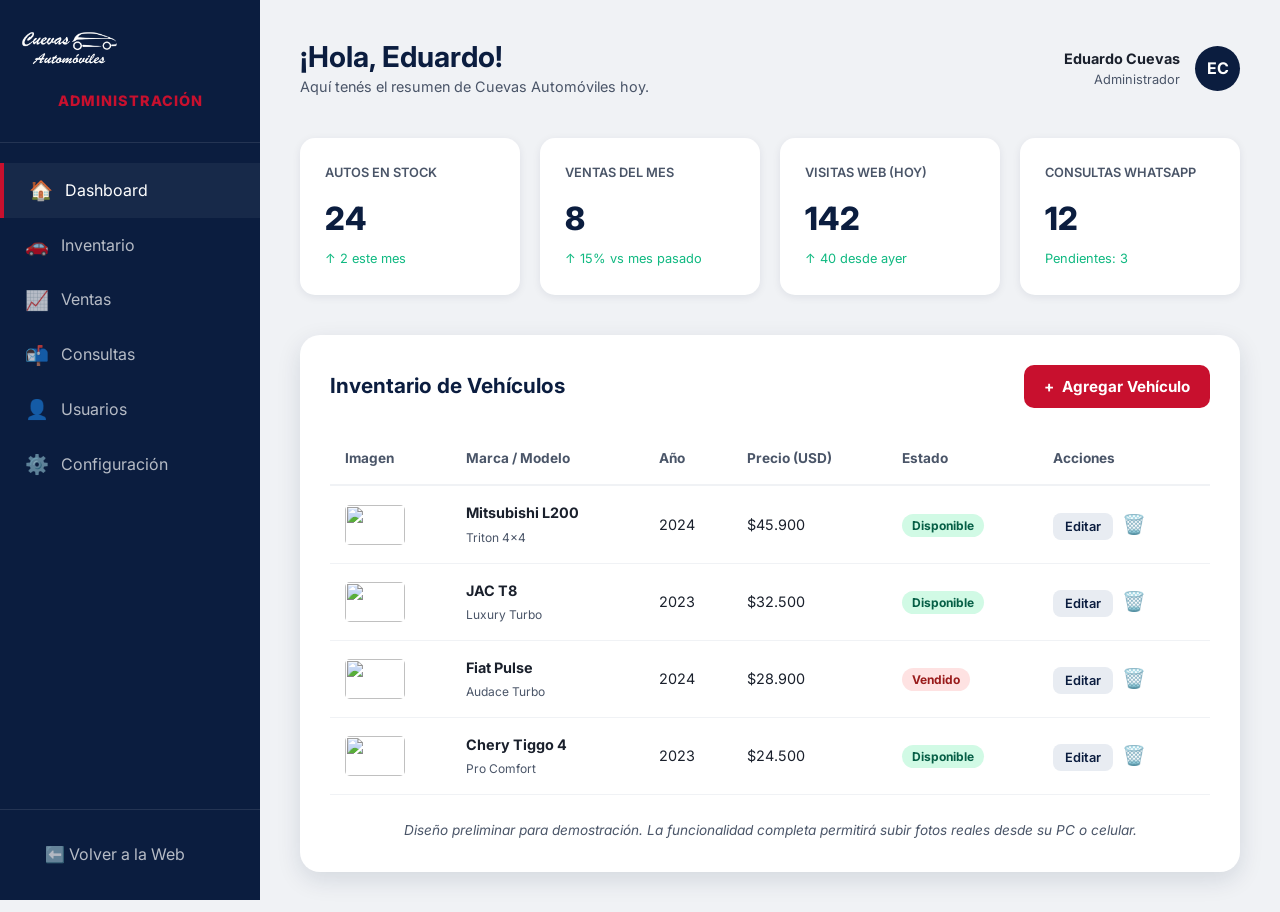
==== commit 54ecc4df: "Actualización: agregar logo sin fondo y ajustes de CSS en navbar" ====
--- a/admin.html
+++ b/admin.html
@@ -59,7 +59,7 @@
   <!-- SIDEBAR -->
   <aside class="sidebar">
     <div class="sidebar-header">
-      <img src="2.png" alt="Cuevas Logo" class="sidebar-logo">
+      <img src="logo cuevas.png" alt="Cuevas Logo" class="sidebar-logo">
       <div style="font-weight: 800; font-size: 0.9rem; letter-spacing: 1px; color: var(--red);">ADMINISTRACIÓN</div>
     </div>
     <nav class="sidebar-nav">
--- a/css/styles.css
+++ b/css/styles.css
@@ -184,7 +184,7 @@
   display: flex;
   align-items: center;
   justify-content: space-between;
-  height: 72px;
+  height: 140px;
 }
 .nav-logo {
   display: flex;
@@ -192,11 +192,11 @@
   gap: 0;
 }
 .nav-logo img {
-  height: 75px; /* Un poco más chico para que no sea tan exagerado */
+  height: 110px;
   width: auto;
   transition: var(--transition);
-  filter: drop-shadow(0 2px 6px rgba(0,0,0,0.15));
-  margin-top: 12px; /* Lo bajamos del borde superior */
+  filter: brightness(0) invert(1);
+  margin-top: 0;
 }
 .nav-logo:hover img {
   transform: scale(1.08);
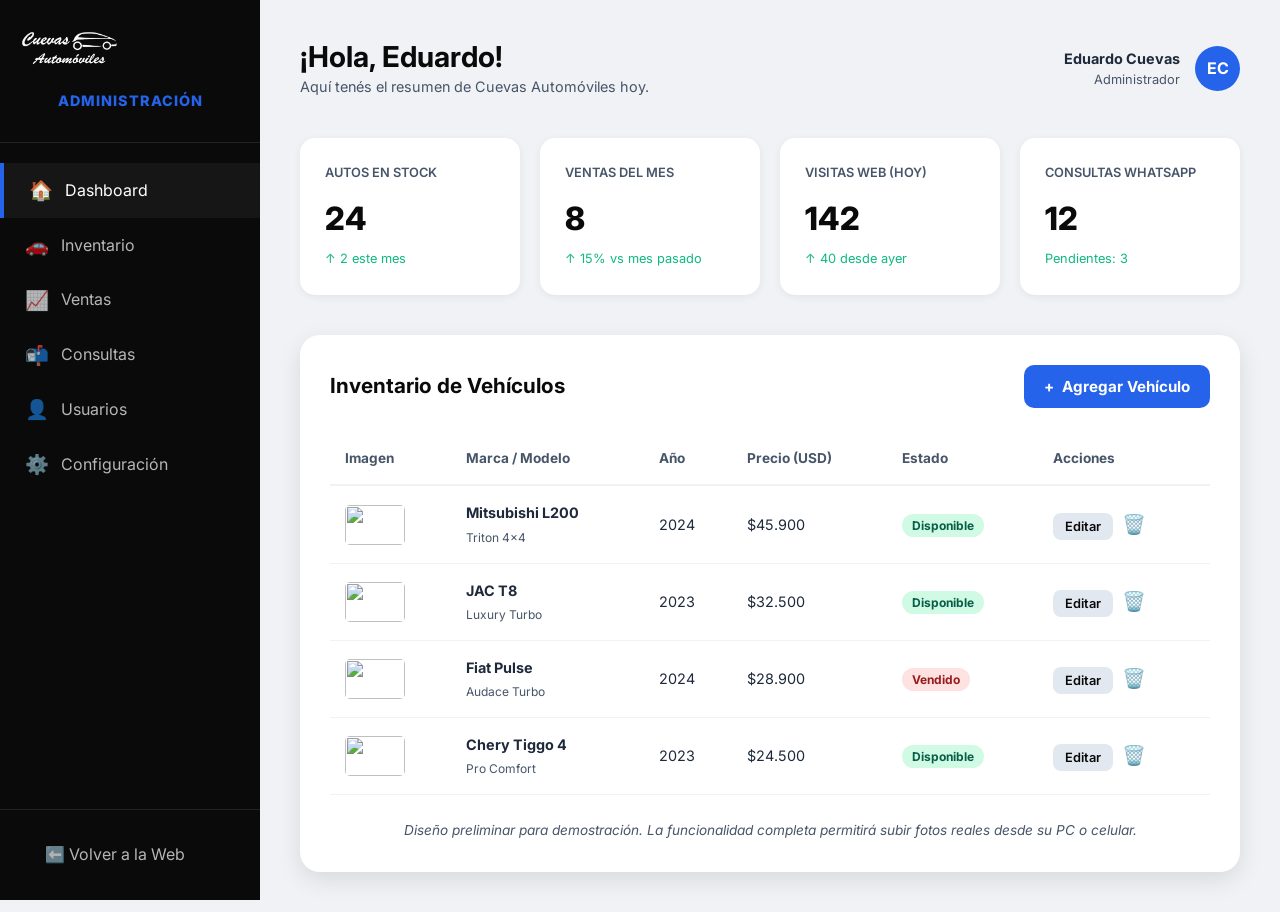
==== commit 8c4891c4: "cambio colores" ====
--- a/admin.html
+++ b/admin.html
@@ -13,12 +13,12 @@
     body { background: var(--admin-bg); display: flex; min-height: 100vh; font-family: 'Inter', sans-serif; }
     
     /* ── SIDEBAR ────────────────────────────────────────── */
-    .sidebar { width: var(--sidebar-width); background: var(--navy); color: white; display: flex; flex-direction: column; position: fixed; height: 100vh; }
+    .sidebar { width: var(--sidebar-width); background: var(--black); color: white; display: flex; flex-direction: column; position: fixed; height: 100vh; }
     .sidebar-header { padding: 30px 20px; border-bottom: 1px solid rgba(255,255,255,0.1); text-align: center; }
     .sidebar-logo { width: 100px; filter: brightness(0) invert(1); margin-bottom: 15px; }
     .sidebar-nav { flex: 1; padding: 20px 0; }
     .nav-item { padding: 12px 25px; display: flex; align-items: center; gap: 12px; color: rgba(255,255,255,0.7); transition: all 0.3s; }
-    .nav-item:hover, .nav-item.active { background: rgba(255,255,255,0.05); color: white; border-left: 4px solid var(--red); }
+    .nav-item:hover, .nav-item.active { background: rgba(255,255,255,0.05); color: white; border-left: 4px solid var(--blue); }
     .nav-item .icon { font-size: 1.2rem; }
 
     /* ── MAIN CONTENT ───────────────────────────────────── */
@@ -30,7 +30,7 @@
     .stats-grid { display: grid; grid-template-columns: repeat(4, 1fr); gap: 20px; margin-bottom: 40px; }
     .stat-card { background: white; padding: 25px; border-radius: 15px; box-shadow: var(--shadow-sm); }
     .stat-card .label { color: var(--grey-dark); font-size: 0.8rem; font-weight: 600; text-transform: uppercase; margin-bottom: 10px; }
-    .stat-card .value { font-size: 2rem; font-weight: 800; color: var(--navy); }
+    .stat-card .value { font-size: 2rem; font-weight: 800; color: var(--black); }
     .stat-card .trend { font-size: 0.8rem; color: #10b981; margin-top: 5px; }
 
     /* ── INVENTARIO TABLE ───────────────────────────────── */
@@ -43,11 +43,11 @@
     .status-badge { padding: 4px 10px; border-radius: 20px; font-size: 0.75rem; font-weight: 700; }
     .status-available { background: #d1fae5; color: #065f46; }
     .status-sold { background: #fee2e2; color: #991b1b; }
-    .btn-edit { background: var(--light-mid); color: var(--navy); padding: 6px 12px; border-radius: 8px; font-weight: 600; font-size: 0.8rem; }
-    .btn-delete { color: var(--red); font-size: 1.2rem; cursor: pointer; padding: 5px; }
+    .btn-edit { background: var(--light-mid); color: var(--black); padding: 6px 12px; border-radius: 8px; font-weight: 600; font-size: 0.8rem; }
+    .btn-delete { color: var(--blue); font-size: 1.2rem; cursor: pointer; padding: 5px; }
 
     /* ── MODAL SIMULADO ────────────────────────────────── */
-    .add-btn { background: var(--red); color: white; padding: 12px 20px; border-radius: 10px; font-weight: 700; display: flex; align-items: center; gap: 8px; }
+    .add-btn { background: var(--blue); color: white; padding: 12px 20px; border-radius: 10px; font-weight: 700; display: flex; align-items: center; gap: 8px; }
     
     @media (max-width: 1024px) {
       .stats-grid { grid-template-columns: 1fr 1fr; }
@@ -60,7 +60,7 @@
   <aside class="sidebar">
     <div class="sidebar-header">
       <img src="logo cuevas.png" alt="Cuevas Logo" class="sidebar-logo">
-      <div style="font-weight: 800; font-size: 0.9rem; letter-spacing: 1px; color: var(--red);">ADMINISTRACIÓN</div>
+      <div style="font-weight: 800; font-size: 0.9rem; letter-spacing: 1px; color: var(--blue);">ADMINISTRACIÓN</div>
     </div>
     <nav class="sidebar-nav">
       <a href="#" class="nav-item active"><span class="icon">🏠</span> Dashboard</a>
@@ -88,7 +88,7 @@
           <div style="font-weight: 700; font-size: 0.9rem;">Eduardo Cuevas</div>
           <div style="font-size: 0.8rem; color: var(--grey-dark);">Administrador</div>
         </div>
-        <div style="width: 45px; height: 45px; background: var(--navy); border-radius: 50%; display: flex; align-items: center; justify-content: center; color: white; font-weight: 700;">EC</div>
+         <div style="width: 45px; height: 45px; background: var(--blue); border-radius: 50%; display: flex; align-items: center; justify-content: center; color: white; font-weight: 700;">EC</div>
       </div>
     </div>
 
--- a/css/styles.css
+++ b/css/styles.css
@@ -1,6 +1,6 @@
 /* ============================================================
    CUEVAS AUTOMÓVILES - DESIGN SYSTEM
-   Colors: Navy #0B1D3F | Red #C8102E | White/Light #F5F7FA
+   Colors: Black #050505 | Blue #2563EB | White/Light #F8FAFC
    Font: Inter (Google Fonts)
    ============================================================ */
 
@@ -10,23 +10,23 @@
 *, *::before, *::after { box-sizing: border-box; margin: 0; padding: 0; }
 
 :root {
-  --navy:       #0B1D3F;
-  --navy-dark:  #060f21;
-  --navy-mid:   #122347;
-  --red:        #C8102E;
-  --red-dark:   #a00d24;
-  --red-light:  #e8253f;
+  --black:      #0A0A0A;
+  --black-dark: #000000;
+  --black-mid:  #111827;
+  --blue:       #2563EB;
+  --blue-dark:  #1D4ED8;
+  --blue-light: #60A5FA;
   --white:      #FFFFFF;
-  --light:      #F5F7FA;
-  --light-mid:  #E8ECF2;
-  --grey:       #8A94A6;
-  --grey-dark:  #4A5568;
-  --text:       #1A202C;
-
-  --shadow-sm:  0 2px 8px rgba(11,29,63,.08);
-  --shadow-md:  0 8px 24px rgba(11,29,63,.12);
-  --shadow-lg:  0 20px 60px rgba(11,29,63,.18);
-  --shadow-xl:  0 30px 80px rgba(11,29,63,.25);
+  --light:      #F8FAFC;
+  --light-mid:  #E2E8F0;
+  --grey:       #94A3B8;
+  --grey-dark:  #475569;
+  --text:       #1E293B;
+
+  --shadow-sm:  0 2px 8px rgba(0,0,0,.06);
+  --shadow-md:  0 8px 24px rgba(0,0,0,.1);
+  --shadow-lg:  0 20px 60px rgba(0,0,0,.15);
+  --shadow-xl:  0 30px 80px rgba(0,0,0,.22);
 
   --radius:     12px;
   --radius-sm:  8px;
@@ -53,10 +53,10 @@
 button { cursor: pointer; border: none; background: none; font-family: inherit; }
 
 /* ── TYPOGRAPHY ───────────────────────────────────────────── */
-h1, h2, h3, h4, h5, h6 { font-weight: 700; line-height: 1.2; color: var(--navy); }
+h1, h2, h3, h4, h5, h6 { font-weight: 700; line-height: 1.2; color: var(--black); }
 
 .text-gradient {
-  background: linear-gradient(135deg, var(--red) 0%, #ff4d66 100%);
+  background: linear-gradient(135deg, var(--blue) 0%, var(--blue-light) 100%);
   -webkit-background-clip: text;
   -webkit-text-fill-color: transparent;
   background-clip: text;
@@ -75,7 +75,7 @@
   font-weight: 700;
   letter-spacing: .12em;
   text-transform: uppercase;
-  color: var(--red);
+  color: var(--blue);
   margin-bottom: 12px;
 }
 .section-label::before {
@@ -83,7 +83,7 @@
   display: block;
   width: 24px;
   height: 2px;
-  background: var(--red);
+  background: var(--blue);
   border-radius: 2px;
 }
 
@@ -114,25 +114,25 @@
 .btn:hover::after { opacity: 1; }
 
 .btn-primary {
-  background: var(--red);
+  background: var(--blue);
   color: var(--white);
-  box-shadow: 0 4px 20px rgba(200,16,46,.35);
+  box-shadow: 0 4px 20px rgba(37,99,235,.35);
 }
 .btn-primary:hover {
-  background: var(--red-dark);
+  background: var(--blue-dark);
   transform: translateY(-2px);
-  box-shadow: 0 8px 28px rgba(200,16,46,.45);
+  box-shadow: 0 8px 28px rgba(37,99,235,.45);
 }
 
 .btn-secondary {
-  background: var(--navy);
+  background: var(--black);
   color: var(--white);
-  box-shadow: 0 4px 20px rgba(11,29,63,.25);
+  box-shadow: 0 4px 20px rgba(0,0,0,.25);
 }
 .btn-secondary:hover {
-  background: var(--navy-dark);
+  background: var(--black-dark);
   transform: translateY(-2px);
-  box-shadow: 0 8px 28px rgba(11,29,63,.35);
+  box-shadow: 0 8px 28px rgba(0,0,0,.35);
 }
 
 .btn-outline {
@@ -153,8 +153,8 @@
   background: var(--white);
 }
 .btn-ghost:hover {
-  border-color: var(--navy);
-  color: var(--navy);
+  border-color: var(--black);
+  color: var(--black);
   transform: translateY(-2px);
   box-shadow: var(--shadow-sm);
 }
@@ -174,9 +174,9 @@
   background: transparent;
 }
 #navbar.solid {
-  background: rgba(11,29,63,.97);
+  background: rgba(10,10,10,.97);
   backdrop-filter: blur(16px);
-  box-shadow: 0 2px 24px rgba(0,0,0,.2);
+  box-shadow: 0 2px 24px rgba(0,0,0,.3);
 }
 .nav-inner {
   max-width: 1200px;
@@ -246,7 +246,7 @@
   display: none;
   position: fixed;
   top: 72px; left: 0; right: 0;
-  background: rgba(11,29,63,.98);
+  background: rgba(10,10,10,.98);
   backdrop-filter: blur(20px);
   z-index: 999;
   padding: 16px 20px 24px;
@@ -280,9 +280,9 @@
   inset: 0;
   background: linear-gradient(
     135deg,
-    rgba(6,15,33,.70) 0%,
-    rgba(11,29,63,.60) 50%,
-    rgba(30,10,15,.65) 100%
+    rgba(0,0,0,.75) 0%,
+    rgba(10,10,10,.65) 50%,
+    rgba(30,58,138,.65) 100%
   );
   z-index: 1;
 }
@@ -298,8 +298,8 @@
   position: absolute;
   inset: 0;
   background-image:
-    radial-gradient(circle at 25% 50%, rgba(200,16,46,.12) 0%, transparent 50%),
-    radial-gradient(circle at 75% 30%, rgba(11,29,63,.5) 0%, transparent 50%);
+    radial-gradient(circle at 25% 50%, rgba(37,99,235,.12) 0%, transparent 50%),
+    radial-gradient(circle at 75% 30%, rgba(0,0,0,.5) 0%, transparent 50%);
   z-index: 2;
 }
 
@@ -322,19 +322,19 @@
   display: inline-flex;
   align-items: center;
   gap: 8px;
-  background: rgba(200,16,46,.15);
-  border: 1px solid rgba(200,16,46,.3);
+  background: rgba(37,99,235,.15);
+  border: 1px solid rgba(37,99,235,.3);
   border-radius: 100px;
   padding: 6px 16px;
   font-size: .8rem;
   font-weight: 600;
-  color: #ff6b7a;
+  color: var(--blue-light);
   letter-spacing: .06em;
   text-transform: uppercase;
   margin-bottom: 24px;
   backdrop-filter: blur(8px);
 }
-.hero-badge .dot { width: 6px; height: 6px; background: var(--red); border-radius: 50%; animation: pulse 2s infinite; }
+.hero-badge .dot { width: 6px; height: 6px; background: var(--blue); border-radius: 50%; animation: pulse 2s infinite; }
 @keyframes pulse { 0%,100%{ opacity:1; transform:scale(1); } 50%{ opacity:.5; transform:scale(1.4); } }
 
 .hero-title {
@@ -346,7 +346,7 @@
   letter-spacing: -.02em;
 }
 .hero-title .highlight {
-  background: linear-gradient(135deg, var(--red) 0%, #ff6b82 100%);
+  background: linear-gradient(135deg, var(--blue) 0%, var(--blue-light) 100%);
   -webkit-background-clip: text;
   -webkit-text-fill-color: transparent;
   background-clip: text;
@@ -371,7 +371,7 @@
   line-height: 1;
   margin-bottom: 4px;
 }
-.stat-number span { color: var(--red); }
+.stat-number span { color: var(--blue); }
 .stat-label { font-size: .8rem; color: rgba(255,255,255,.5); font-weight: 500; letter-spacing: .05em; text-transform: uppercase; }
 
 /* Hero cards */
@@ -393,7 +393,7 @@
 @keyframes slideInLeft  { from { opacity:0; transform:translateX(-40px); } to { opacity:1; transform:translateX(0); } }
 @keyframes fadeInUp     { from { opacity:0; transform:translateY(30px); } to { opacity:1; transform:translateY(0); } }
 
-.hero-card-icon { width: 44px; height: 44px; background: rgba(200,16,46,.2); border-radius: 12px; display: flex; align-items: center; justify-content: center; margin-bottom: 12px; font-size: 1.3rem; }
+.hero-card-icon { width: 44px; height: 44px; background: rgba(37,99,235,.2); border-radius: 12px; display: flex; align-items: center; justify-content: center; margin-bottom: 12px; font-size: 1.3rem; }
 .hero-card-title { font-size: 1rem; font-weight: 700; color: var(--white); margin-bottom: 4px; }
 .hero-card-desc { font-size: .85rem; color: rgba(255,255,255,.55); line-height: 1.5; }
 
@@ -456,7 +456,7 @@
   position: absolute;
   top: 14px;
   left: 14px;
-  background: var(--red);
+  background: var(--blue);
   color: var(--white);
   font-size: .72rem;
   font-weight: 700;
@@ -482,12 +482,12 @@
   font-size: 1rem;
   color: var(--grey);
 }
-.vehicle-card-favorite:hover { color: var(--red); transform: scale(1.1); }
-.vehicle-card-favorite.active { color: var(--red); }
+.vehicle-card-favorite:hover { color: var(--blue); transform: scale(1.1); }
+.vehicle-card-favorite.active { color: var(--blue); }
 
 .vehicle-card-body { padding: 20px; flex: 1; display: flex; flex-direction: column; }
-.vehicle-card-brand { font-size: .78rem; font-weight: 600; color: var(--red); letter-spacing: .08em; text-transform: uppercase; margin-bottom: 4px; }
-.vehicle-card-name { font-size: 1.15rem; font-weight: 700; color: var(--navy); margin-bottom: 12px; }
+.vehicle-card-brand { font-size: .78rem; font-weight: 600; color: var(--blue); letter-spacing: .08em; text-transform: uppercase; margin-bottom: 4px; }
+.vehicle-card-name { font-size: 1.15rem; font-weight: 700; color: var(--black); margin-bottom: 12px; }
 .vehicle-card-specs {
   display: flex;
   gap: 16px;
@@ -510,14 +510,14 @@
   flex-direction: column;
 }
 .vehicle-price .currency { font-size: .8rem; color: var(--grey); font-weight: 500; }
-.vehicle-price .amount { font-size: 1.5rem; font-weight: 800; color: var(--navy); line-height: 1.1; }
+.vehicle-price .amount { font-size: 1.5rem; font-weight: 800; color: var(--black); line-height: 1.1; }
 
 /* ── BRANDS SECTION ───────────────────────────────────────── */
-.brands-section { background: var(--navy); }
+.brands-section { background: var(--black-mid); }
 .brands-section .section-title { color: var(--white); }
 .brands-section .section-sub { color: rgba(255,255,255,.6); }
-.brands-section .section-label { color: rgba(200,16,46,.9); }
-.brands-section .section-label::before { background: rgba(200,16,46,.9); }
+.brands-section .section-label { color: var(--blue-light); }
+.brands-section .section-label::before { background: var(--blue-light); }
 
 .brands-grid {
   display: grid;
@@ -540,9 +540,9 @@
 }
 .brand-card:hover {
   background: rgba(255,255,255,.1);
-  border-color: rgba(200,16,46,.4);
+  border-color: rgba(37,99,235,.4);
   transform: translateY(-4px);
-  box-shadow: 0 8px 32px rgba(200,16,46,.15);
+  box-shadow: 0 8px 32px rgba(37,99,235,.15);
 }
 .brand-card img { height: 48px; width: auto; filter: brightness(0) invert(1); opacity: .8; transition: var(--transition); }
 .brand-card:hover img { opacity: 1; }
@@ -577,7 +577,7 @@
   position: absolute;
   top: 0; left: 0; right: 0;
   height: 4px;
-  background: linear-gradient(90deg, var(--red) 0%, var(--red-light) 100%);
+  background: linear-gradient(90deg, var(--blue) 0%, var(--blue-light) 100%);
   transform: scaleX(0);
   transition: var(--transition);
   transform-origin: left;
@@ -588,25 +588,23 @@
 .service-icon {
   width: 64px;
   height: 64px;
-  background: linear-gradient(135deg, rgba(200,16,46,.08) 0%, rgba(200,16,46,.15) 100%);
+  background: linear-gradient(135deg, rgba(37,99,235,.08) 0%, rgba(37,99,235,.15) 100%);
   border-radius: var(--radius);
-  display: flex;
-  align-items: center;
-  justify-content: center;
+  display: flex; align-items: center; justify-content: center;
   font-size: 1.8rem;
   margin-bottom: 20px;
   transition: var(--transition);
 }
-.service-card:hover .service-icon { background: var(--red); }
-
-.service-card h3 { font-size: 1.2rem; margin-bottom: 12px; color: var(--navy); }
+.service-card:hover .service-icon { background: var(--blue); color: var(--white); }
+
+.service-card h3 { font-size: 1.2rem; margin-bottom: 12px; color: var(--black); }
 .service-card p  { font-size: .92rem; color: var(--grey-dark); line-height: 1.7; margin-bottom: 20px; }
-.service-link { font-size: .88rem; font-weight: 600; color: var(--red); display: flex; align-items: center; gap: 6px; transition: var(--transition); }
+.service-link { font-size: .88rem; font-weight: 600; color: var(--blue); display: flex; align-items: center; gap: 6px; transition: var(--transition); }
 .service-link:hover { gap: 10px; }
 
 /* ── CTA BANNER ───────────────────────────────────────────── */
 .cta-banner {
-  background: linear-gradient(135deg, var(--navy) 0%, #1a3a6b 50%, var(--navy-dark) 100%);
+  background: linear-gradient(135deg, var(--black-dark) 0%, var(--black-mid) 50%, #1e3a8a 100%);
   padding: 80px 0;
   position: relative;
   overflow: hidden;
@@ -616,8 +614,8 @@
   position: absolute;
   inset: 0;
   background:
-    radial-gradient(circle at 20% 50%, rgba(200,16,46,.15) 0%, transparent 50%),
-    radial-gradient(circle at 80% 50%, rgba(200,16,46,.1) 0%, transparent 50%);
+    radial-gradient(circle at 20% 50%, rgba(37,99,235,.15) 0%, transparent 50%),
+    radial-gradient(circle at 80% 50%, rgba(255,255,255,.05) 0%, transparent 50%);
 }
 .cta-inner {
   position: relative;
@@ -649,16 +647,16 @@
 .testimonial-author { display: flex; align-items: center; gap: 12px; }
 .testimonial-avatar {
   width: 44px; height: 44px; border-radius: 50%;
-  background: linear-gradient(135deg, var(--navy) 0%, var(--red) 100%);
+  background: linear-gradient(135deg, var(--black) 0%, var(--blue) 100%);
   display: flex; align-items: center; justify-content: center;
   font-size: 1.1rem; color: var(--white); font-weight: 700; flex-shrink: 0;
 }
-.testimonial-name { font-size: .9rem; font-weight: 700; color: var(--navy); }
+.testimonial-name { font-size: .9rem; font-weight: 700; color: var(--black); }
 .testimonial-location { font-size: .8rem; color: var(--grey); }
 
 /* ── CATALOG PAGE ─────────────────────────────────────────── */
 .catalog-header {
-  background: var(--navy);
+  background: var(--black);
   padding: 120px 0 60px;
   position: relative;
   overflow: hidden;
@@ -667,7 +665,7 @@
   content: '';
   position: absolute;
   inset: 0;
-  background: radial-gradient(circle at 80% 50%, rgba(200,16,46,.15) 0%, transparent 50%);
+  background: radial-gradient(circle at 80% 50%, rgba(37,99,235,.15) 0%, transparent 50%);
 }
 .catalog-header h1 { font-size: clamp(2rem, 5vw, 3.2rem); color: var(--white); position: relative; z-index: 1; }
 .catalog-header p  { font-size: 1rem; color: rgba(255,255,255,.6); position: relative; z-index: 1; margin-top: 8px; }
@@ -685,8 +683,8 @@
   position: sticky;
   top: 96px;
 }
-.filters-title { font-size: 1rem; font-weight: 700; color: var(--navy); margin-bottom: 20px; display: flex; align-items: center; justify-content: space-between; }
-.filters-reset { font-size: .82rem; color: var(--red); cursor: pointer; font-weight: 600; }
+.filters-title { font-size: 1rem; font-weight: 700; color: var(--black); margin-bottom: 20px; display: flex; align-items: center; justify-content: space-between; }
+.filters-reset { font-size: .82rem; color: var(--blue); cursor: pointer; font-weight: 600; }
 .filters-reset:hover { text-decoration: underline; }
 
 .filter-group { margin-bottom: 24px; }
@@ -707,8 +705,8 @@
 }
 .filter-group select:focus, .filter-group input:focus {
   outline: none;
-  border-color: var(--navy);
-  box-shadow: 0 0 0 3px rgba(11,29,63,.08);
+  border-color: var(--black);
+  box-shadow: 0 0 0 3px rgba(0,0,0,.08);
 }
 .filter-group .select-wrapper { position: relative; }
 .filter-group .select-wrapper::after { content: '▾'; position: absolute; right: 12px; top: 50%; transform: translateY(-50%); color: var(--grey); pointer-events: none; font-size: .85rem; }
@@ -730,7 +728,7 @@
   flex-wrap: wrap;
 }
 .catalog-count { font-size: .95rem; color: var(--grey-dark); }
-.catalog-count strong { color: var(--navy); }
+.catalog-count strong { color: var(--black); }
 .catalog-sort { display: flex; align-items: center; gap: 8px; font-size: .9rem; color: var(--grey-dark); }
 .catalog-sort select {
   border: 1.5px solid var(--light-mid);
@@ -754,11 +752,11 @@
   color: var(--grey);
   transition: var(--transition);
 }
-.view-btn.active { border-color: var(--navy); color: var(--navy); background: rgba(11,29,63,.06); }
+.view-btn.active { border-color: var(--black); color: var(--black); background: rgba(0,0,0,.06); }
 
 /* ── ABOUT PAGE ───────────────────────────────────────────── */
 .about-header {
-  background: linear-gradient(135deg, var(--navy-dark) 0%, var(--navy) 100%);
+  background: linear-gradient(135deg, var(--black-dark) 0%, var(--black) 100%);
   padding: 120px 0 80px;
   position: relative;
   overflow: hidden;
@@ -767,7 +765,7 @@
   content: '';
   position: absolute;
   inset: 0;
-  background: radial-gradient(circle at 70% 40%, rgba(200,16,46,.18) 0%, transparent 55%);
+  background: radial-gradient(circle at 70% 40%, rgba(37,99,235,.18) 0%, transparent 55%);
 }
 .about-header h1 { font-size: clamp(2rem, 5vw, 3.2rem); color: var(--white); position: relative; z-index: 1; }
 .about-header p  { font-size: 1.05rem; color: rgba(255,255,255,.65); position: relative; z-index: 1; margin-top: 12px; max-width: 560px; line-height: 1.7; }
@@ -784,7 +782,7 @@
 }
 .value-card:hover { transform: translateY(-6px); box-shadow: var(--shadow-md); }
 .value-icon { font-size: 2.5rem; margin-bottom: 16px; }
-.value-card h3 { font-size: 1rem; font-weight: 700; color: var(--navy); margin-bottom: 8px; }
+.value-card h3 { font-size: 1rem; font-weight: 700; color: var(--black); margin-bottom: 8px; }
 .value-card p  { font-size: .88rem; color: var(--grey-dark); line-height: 1.6; }
 
 .about-story {
@@ -798,11 +796,11 @@
 .timeline { display: flex; flex-direction: column; gap: 28px; margin-top: 32px; }
 .timeline-item { display: flex; gap: 16px; }
 .timeline-dot {
-  width: 42px; height: 42px; background: var(--red); border-radius: 50%;
+  width: 42px; height: 42px; background: var(--blue); border-radius: 50%;
   display: flex; align-items: center; justify-content: center;
   font-size: .85rem; font-weight: 800; color: var(--white); flex-shrink: 0;
 }
-.timeline-content h4 { font-size: .95rem; font-weight: 700; color: var(--navy); margin-bottom: 4px; }
+.timeline-content h4 { font-size: .95rem; font-weight: 700; color: var(--black); margin-bottom: 4px; }
 .timeline-content p  { font-size: .88rem; color: var(--grey-dark); line-height: 1.5; }
 
 /* Team */
@@ -820,13 +818,13 @@
 .team-card:hover { transform: translateY(-6px); box-shadow: var(--shadow-md); }
 .team-avatar {
   height: 180px;
-  background: linear-gradient(135deg, var(--navy) 0%, rgba(200,16,46,.8) 100%);
+  background: linear-gradient(135deg, var(--black) 0%, rgba(37,99,235,.8) 100%);
   display: flex; align-items: center; justify-content: center;
   font-size: 3.5rem; color: rgba(255,255,255,.9);
   margin-bottom: 20px;
 }
-.team-name { font-size: 1rem; font-weight: 700; color: var(--navy); margin-bottom: 4px; }
-.team-role { font-size: .85rem; color: var(--red); font-weight: 600; margin-bottom: 8px; }
+.team-name { font-size: 1rem; font-weight: 700; color: var(--black); margin-bottom: 4px; }
+.team-role { font-size: .85rem; color: var(--blue); font-weight: 600; margin-bottom: 8px; }
 .team-desc { font-size: .83rem; color: var(--grey-dark); padding: 0 20px; line-height: 1.5; }
 
 /* Branches */
@@ -841,15 +839,15 @@
 }
 .branch-card:hover { transform: translateY(-4px); box-shadow: var(--shadow-md); }
 .branch-icon { font-size: 2rem; margin-bottom: 16px; }
-.branch-card h3 { font-size: 1.1rem; font-weight: 700; color: var(--navy); margin-bottom: 4px; }
-.branch-city { font-size: .85rem; color: var(--red); font-weight: 600; margin-bottom: 16px; }
+.branch-card h3 { font-size: 1.1rem; font-weight: 700; color: var(--black); margin-bottom: 4px; }
+.branch-city { font-size: .85rem; color: var(--blue); font-weight: 600; margin-bottom: 16px; }
 .branch-info { display: flex; flex-direction: column; gap: 8px; }
 .branch-info-item { display: flex; align-items: flex-start; gap: 10px; font-size: .88rem; color: var(--grey-dark); }
 .branch-info-item .ic { font-size: 1rem; flex-shrink: 0; margin-top: 2px; }
 
 /* ── CONTACT PAGE ─────────────────────────────────────────── */
 .contact-header {
-  background: var(--navy);
+  background: var(--black);
   padding: 120px 0 64px;
   position: relative;
   overflow: hidden;
@@ -858,7 +856,7 @@
   content: '';
   position: absolute;
   inset: 0;
-  background: radial-gradient(circle at 30% 60%, rgba(200,16,46,.18) 0%, transparent 50%);
+  background: radial-gradient(circle at 30% 60%, rgba(37,99,235,.18) 0%, transparent 50%);
 }
 .contact-header h1 { font-size: clamp(2rem, 5vw, 3.2rem); color: var(--white); position: relative; z-index: 1; }
 .contact-header p  { font-size: 1rem; color: rgba(255,255,255,.6); position: relative; z-index: 1; margin-top: 8px; max-width: 520px; line-height: 1.7; }
@@ -879,12 +877,12 @@
 }
 .contact-info-card:hover { transform: translateX(4px); box-shadow: var(--shadow-md); }
 .contact-info-icon {
-  width: 48px; height: 48px; background: linear-gradient(135deg, rgba(200,16,46,.1) 0%, rgba(200,16,46,.18) 100%);
+  width: 48px; height: 48px; background: linear-gradient(135deg, rgba(37,99,235,.1) 0%, rgba(37,99,235,.18) 100%);
   border-radius: var(--radius); display: flex; align-items: center; justify-content: center; font-size: 1.3rem; flex-shrink: 0;
 }
-.contact-info-content h4 { font-size: .95rem; font-weight: 700; color: var(--navy); margin-bottom: 4px; }
+.contact-info-content h4 { font-size: .95rem; font-weight: 700; color: var(--black); margin-bottom: 4px; }
 .contact-info-content p, .contact-info-content a { font-size: .88rem; color: var(--grey-dark); line-height: 1.6; }
-.contact-info-content a:hover { color: var(--red); }
+.contact-info-content a:hover { color: var(--blue); }
 
 .social-links { display: flex; gap: 12px; margin-top: 8px; }
 .social-link {
@@ -893,7 +891,7 @@
   color: var(--grey-dark); transition: var(--transition);
   text-decoration: none;
 }
-.social-link:hover { background: var(--navy); color: var(--white); transform: translateY(-2px); }
+.social-link:hover { background: var(--black); color: var(--white); transform: translateY(-2px); }
 
 /* Form */
 .contact-form-card {
@@ -903,7 +901,7 @@
   box-shadow: var(--shadow-md);
   border: 1px solid var(--light-mid);
 }
-.contact-form-card h2 { font-size: 1.5rem; font-weight: 700; color: var(--navy); margin-bottom: 6px; }
+.contact-form-card h2 { font-size: 1.5rem; font-weight: 700; color: var(--black); margin-bottom: 6px; }
 .contact-form-card .subtitle { font-size: .9rem; color: var(--grey-dark); margin-bottom: 28px; }
 
 .form-grid { display: grid; grid-template-columns: 1fr 1fr; gap: 16px; }
@@ -928,8 +926,8 @@
 .form-group select:focus,
 .form-group textarea:focus {
   outline: none;
-  border-color: var(--navy);
-  box-shadow: 0 0 0 3px rgba(11,29,63,.08);
+  border-color: var(--black);
+  box-shadow: 0 0 0 3px rgba(0,0,0,.08);
 }
 .form-group textarea { resize: vertical; min-height: 120px; }
 
@@ -940,7 +938,7 @@
 }
 .form-success.show { display: block; }
 .form-success .icon { font-size: 3rem; margin-bottom: 16px; }
-.form-success h3 { font-size: 1.3rem; color: var(--navy); margin-bottom: 8px; }
+.form-success h3 { font-size: 1.3rem; color: var(--black); margin-bottom: 8px; }
 .form-success p { font-size: .9rem; color: var(--grey-dark); }
 
 /* Map */
@@ -956,7 +954,7 @@
 
 /* ── SERVICES PAGE ────────────────────────────────────────── */
 .services-hero {
-  background: var(--navy);
+  background: var(--black);
   padding: 120px 0 80px;
   position: relative;
   overflow: hidden;
@@ -965,18 +963,18 @@
   content: '';
   position: absolute;
   inset: 0;
-  background: radial-gradient(circle at 75% 30%, rgba(200,16,46,.2) 0%, transparent 50%);
+  background: radial-gradient(circle at 75% 30%, rgba(37,99,235,.2) 0%, transparent 50%);
 }
 
 .services-detail-grid { display: grid; grid-template-columns: 1fr 1fr; gap: 40px; align-items: center; }
 .services-detail-grid.reverse { direction: rtl; }
 .services-detail-grid.reverse > * { direction: ltr; }
 .services-detail-img img { border-radius: var(--radius-lg); box-shadow: var(--shadow-lg); width: 100%; height: 360px; object-fit: cover; }
-.services-detail-text h2 { font-size: clamp(1.6rem, 3vw, 2.2rem); margin-bottom: 16px; color: var(--navy); }
+.services-detail-text h2 { font-size: clamp(1.6rem, 3vw, 2.2rem); margin-bottom: 16px; color: var(--black); }
 .services-detail-text p { color: var(--grey-dark); line-height: 1.75; margin-bottom: 20px; }
 .services-bullets { display: flex; flex-direction: column; gap: 10px; margin-bottom: 24px; }
 .services-bullet { display: flex; align-items: flex-start; gap: 10px; font-size: .92rem; color: var(--grey-dark); line-height: 1.5; }
-.services-bullet::before { content: '✓'; color: var(--red); font-weight: 700; flex-shrink: 0; margin-top: 1px; }
+.services-bullet::before { content: '✓'; color: var(--blue); font-weight: 700; flex-shrink: 0; margin-top: 1px; }
 
 .services-divider { padding: 64px 0; background: var(--light); }
 
@@ -1019,7 +1017,7 @@
   box-shadow: var(--shadow-lg);
   font-size: .85rem;
   font-weight: 600;
-  color: var(--navy);
+  color: var(--black);
   white-space: nowrap;
   border: 1px solid var(--light-mid);
   opacity: 0;
@@ -1031,7 +1029,7 @@
 
 /* ── FOOTER ───────────────────────────────────────────────── */
 footer {
-  background: var(--navy-dark);
+  background: var(--black-dark);
   color: rgba(255,255,255,.75);
 }
 .footer-top { padding: 64px 0 40px; }
@@ -1078,8 +1076,8 @@
   font-size: .9rem; font-weight: 600; color: var(--grey-dark);
   cursor: pointer; transition: var(--transition); display: flex; align-items: center; justify-content: center;
 }
-.page-btn:hover { border-color: var(--navy); color: var(--navy); }
-.page-btn.active { background: var(--navy); border-color: var(--navy); color: var(--white); }
+.page-btn:hover { border-color: var(--black); color: var(--black); }
+.page-btn.active { background: var(--black); border-color: var(--black); color: var(--white); }
 .page-btn.prev, .page-btn.next { width: auto; padding: 0 16px; }
 
 /* ── MISC UTILITIES ───────────────────────────────────────── */
@@ -1087,7 +1085,7 @@
 .text-center .section-sub { margin: 0 auto; }
 .text-center .section-label { justify-content: center; }
 .text-center .section-label::before { display: none; }
-.text-center .section-label::after { content: ''; display: block; width: 24px; height: 2px; background: var(--red); border-radius: 2px; }
+.text-center .section-label::after { content: ''; display: block; width: 24px; height: 2px; background: var(--blue); border-radius: 2px; }
 
 .divider { height: 1px; background: var(--light-mid); margin: 0; }
 
@@ -1096,13 +1094,13 @@
   padding: 4px 12px; border-radius: 100px;
   font-size: .75rem; font-weight: 700; letter-spacing: .06em; text-transform: uppercase;
 }
-.badge-red    { background: rgba(200,16,46,.1); color: var(--red); }
-.badge-navy   { background: rgba(11,29,63,.1); color: var(--navy); }
-.badge-green  { background: rgba(34,197,94,.1); color: #16a34a; }
+.badge-blue    { background: rgba(37,99,235,.1); color: var(--blue); }
+.badge-black   { background: rgba(0,0,0,.1); color: var(--black); }
+.badge-green   { background: rgba(34,197,94,.1); color: #16a34a; }
 
 .no-results { text-align: center; padding: 64px 20px; color: var(--grey-dark); }
 .no-results .icon { font-size: 3rem; margin-bottom: 16px; }
-.no-results h3 { font-size: 1.2rem; color: var(--navy); margin-bottom: 8px; }
+.no-results h3 { font-size: 1.2rem; color: var(--black); margin-bottom: 8px; }
 .no-results p { font-size: .9rem; }
 
 /* ── ANIMATIONS ───────────────────────────────────────────── */
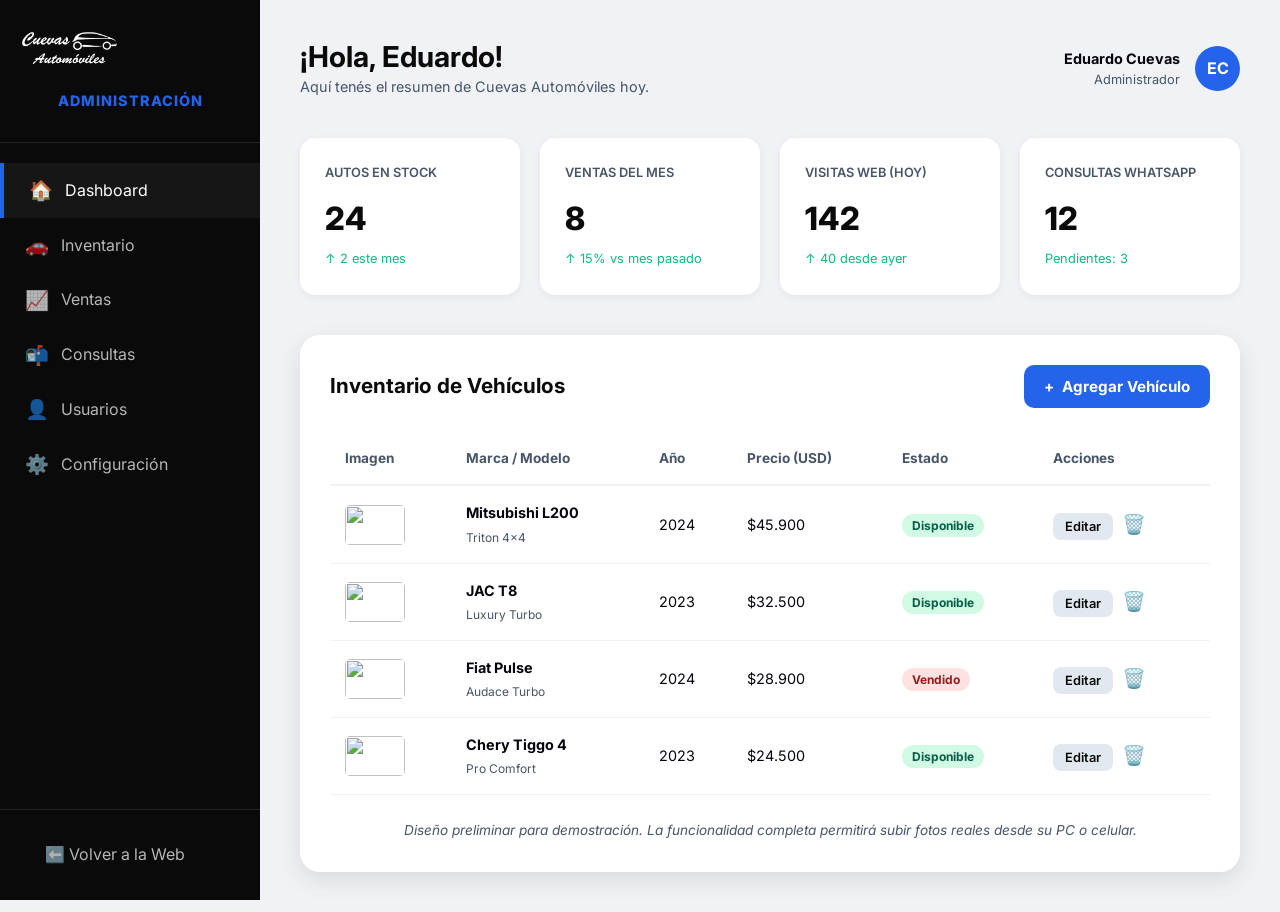
==== commit 3c523f5c: "Cambios varios" ====
--- a/admin.html
+++ b/admin.html
@@ -59,7 +59,7 @@
   <!-- SIDEBAR -->
   <aside class="sidebar">
     <div class="sidebar-header">
-      <img src="logo cuevas.png" alt="Cuevas Logo" class="sidebar-logo">
+      <img src="src/logo cuevas.png" alt="Cuevas Logo" class="sidebar-logo">
       <div style="font-weight: 800; font-size: 0.9rem; letter-spacing: 1px; color: var(--blue);">ADMINISTRACIÓN</div>
     </div>
     <nav class="sidebar-nav">
--- a/css/styles.css
+++ b/css/styles.css
@@ -13,15 +13,16 @@
   --black:      #0A0A0A;
   --black-dark: #000000;
   --black-mid:  #111827;
-  --blue:       #2563EB;
-  --blue-dark:  #1D4ED8;
-  --blue-light: #60A5FA;
+  --blue:        #2563EB;
+  --blue-dark:   #1D4ED8;
+  --blue-light:  #60A5FA;
+  /* Color de marca: azul vívido legible sobre fondos oscuros */
   --white:      #FFFFFF;
   --light:      #F8FAFC;
   --light-mid:  #E2E8F0;
   --grey:       #94A3B8;
   --grey-dark:  #475569;
-  --text:       #1E293B;
+  --text:       #05030c;
 
   --shadow-sm:  0 2px 8px rgba(0,0,0,.06);
   --shadow-md:  0 8px 24px rgba(0,0,0,.1);
@@ -60,6 +61,11 @@
   -webkit-background-clip: text;
   -webkit-text-fill-color: transparent;
   background-clip: text;
+}
+
+/* Clase global para resaltar el nombre de marca en headings */
+.highlight {
+  color: var(--blue-dark);
 }
 
 /* ── LAYOUT ───────────────────────────────────────────────── */
@@ -245,7 +251,7 @@
 .mobile-nav {
   display: none;
   position: fixed;
-  top: 72px; left: 0; right: 0;
+  top: 140px; left: 0; right: 0;
   background: rgba(10,10,10,.98);
   backdrop-filter: blur(20px);
   z-index: 999;
@@ -253,18 +259,23 @@
   flex-direction: column;
   gap: 4px;
   border-top: 1px solid rgba(255,255,255,.1);
+  max-height: calc(100vh - 140px);
+  overflow-y: auto;
 }
 .mobile-nav.open { display: flex; }
 .mobile-nav a {
-  padding: 12px 16px;
+  padding: 14px 16px;
   border-radius: var(--radius-sm);
   font-size: 1rem;
   font-weight: 500;
   color: rgba(255,255,255,.85);
   transition: var(--transition);
+  min-height: 48px;
+  display: flex;
+  align-items: center;
 }
 .mobile-nav a:hover { background: rgba(255,255,255,.1); color: var(--white); }
-.mobile-nav .btn { margin-top: 12px; justify-content: center; }
+.mobile-nav .btn { margin-top: 12px; justify-content: center; min-height: 48px; }
 
 /* ── HERO ─────────────────────────────────────────────────── */
 .hero {
@@ -289,7 +300,7 @@
 .hero-bg-image {
   position: absolute;
   inset: -20px;
-  background: url('../foto frente local.PNG') center/cover no-repeat;
+  background: url('../src/foto frente local.PNG') center/cover no-repeat;
   z-index: 0;
   filter: blur(3px) brightness(0.4);
   transform: scale(1.06);
@@ -345,12 +356,7 @@
   margin-bottom: 20px;
   letter-spacing: -.02em;
 }
-.hero-title .highlight {
-  background: linear-gradient(135deg, var(--blue) 0%, var(--blue-light) 100%);
-  -webkit-background-clip: text;
-  -webkit-text-fill-color: transparent;
-  background-clip: text;
-}
+/* .hero-title .highlight — usa la clase global .highlight definida arriba */
 
 .hero-desc {
   font-size: 1.1rem;
@@ -414,6 +420,8 @@
   text-transform: uppercase;
 }
 .scroll-arrow { width: 28px; height: 28px; border: 1.5px solid rgba(255,255,255,.3); border-radius: 50%; display: flex; align-items: center; justify-content: center; animation: bounce 2s infinite; }
+a.hero-scroll:hover { color: rgba(255,255,255,.85); }
+a.hero-scroll:hover .scroll-arrow { border-color: rgba(255,255,255,.7); }
 @keyframes bounce { 0%,100%{ transform:translateY(0); } 50%{ transform:translateY(6px); } }
 
 /* ── FEATURED VEHICLES ────────────────────────────────────── */
@@ -1067,6 +1075,45 @@
 .breadcrumb a:hover { color: rgba(255,255,255,.8); }
 .breadcrumb .sep { color: rgba(255,255,255,.3); font-size: .75rem; }
 .breadcrumb .current { font-size: .82rem; color: rgba(255,255,255,.75); }
+
+/* ── BRAND FILTER BADGE ───────────────────────────────────── */
+.brand-filter-badge {
+  display: none;
+  align-items: center;
+  gap: 10px;
+  padding: 10px 16px;
+  background: rgba(37,99,235,.07);
+  border: 1.5px solid rgba(37,99,235,.22);
+  border-radius: var(--radius);
+  font-size: .88rem;
+  color: var(--grey-dark);
+  margin-bottom: 16px;
+  flex-wrap: wrap;
+}
+.brand-filter-badge.active { display: flex; }
+.brand-filter-badge .bf-label { color: var(--grey-dark); }
+.brand-filter-badge .bf-name {
+  color: var(--blue);
+  font-weight: 700;
+  font-size: .95rem;
+}
+.brand-filter-badge .bf-clear {
+  margin-left: auto;
+  padding: 4px 14px;
+  border-radius: 100px;
+  font-size: .8rem;
+  font-weight: 600;
+  color: var(--blue);
+  border: 1.5px solid var(--blue);
+  background: transparent;
+  cursor: pointer;
+  transition: var(--transition);
+  white-space: nowrap;
+}
+.brand-filter-badge .bf-clear:hover {
+  background: var(--blue);
+  color: var(--white);
+}
 
 /* ── PAGINATION ───────────────────────────────────────────── */
 .pagination { display: flex; align-items: center; justify-content: center; gap: 8px; margin-top: 48px; }
@@ -1138,6 +1185,11 @@
   .nav-hamburger { display: flex; }
   .cta-inner { flex-direction: column; text-align: center; }
   .cta-actions { justify-content: center; }
+  /* Navbar compacto en mobile */
+  .nav-inner { height: 80px; }
+  .nav-logo img { height: 64px; }
+  .mobile-nav { top: 80px; max-height: calc(100vh - 80px); }
+  .nav-hamburger { padding: 10px; min-width: 44px; min-height: 44px; justify-content: center; }
 }
 
 @media (max-width: 480px) {
